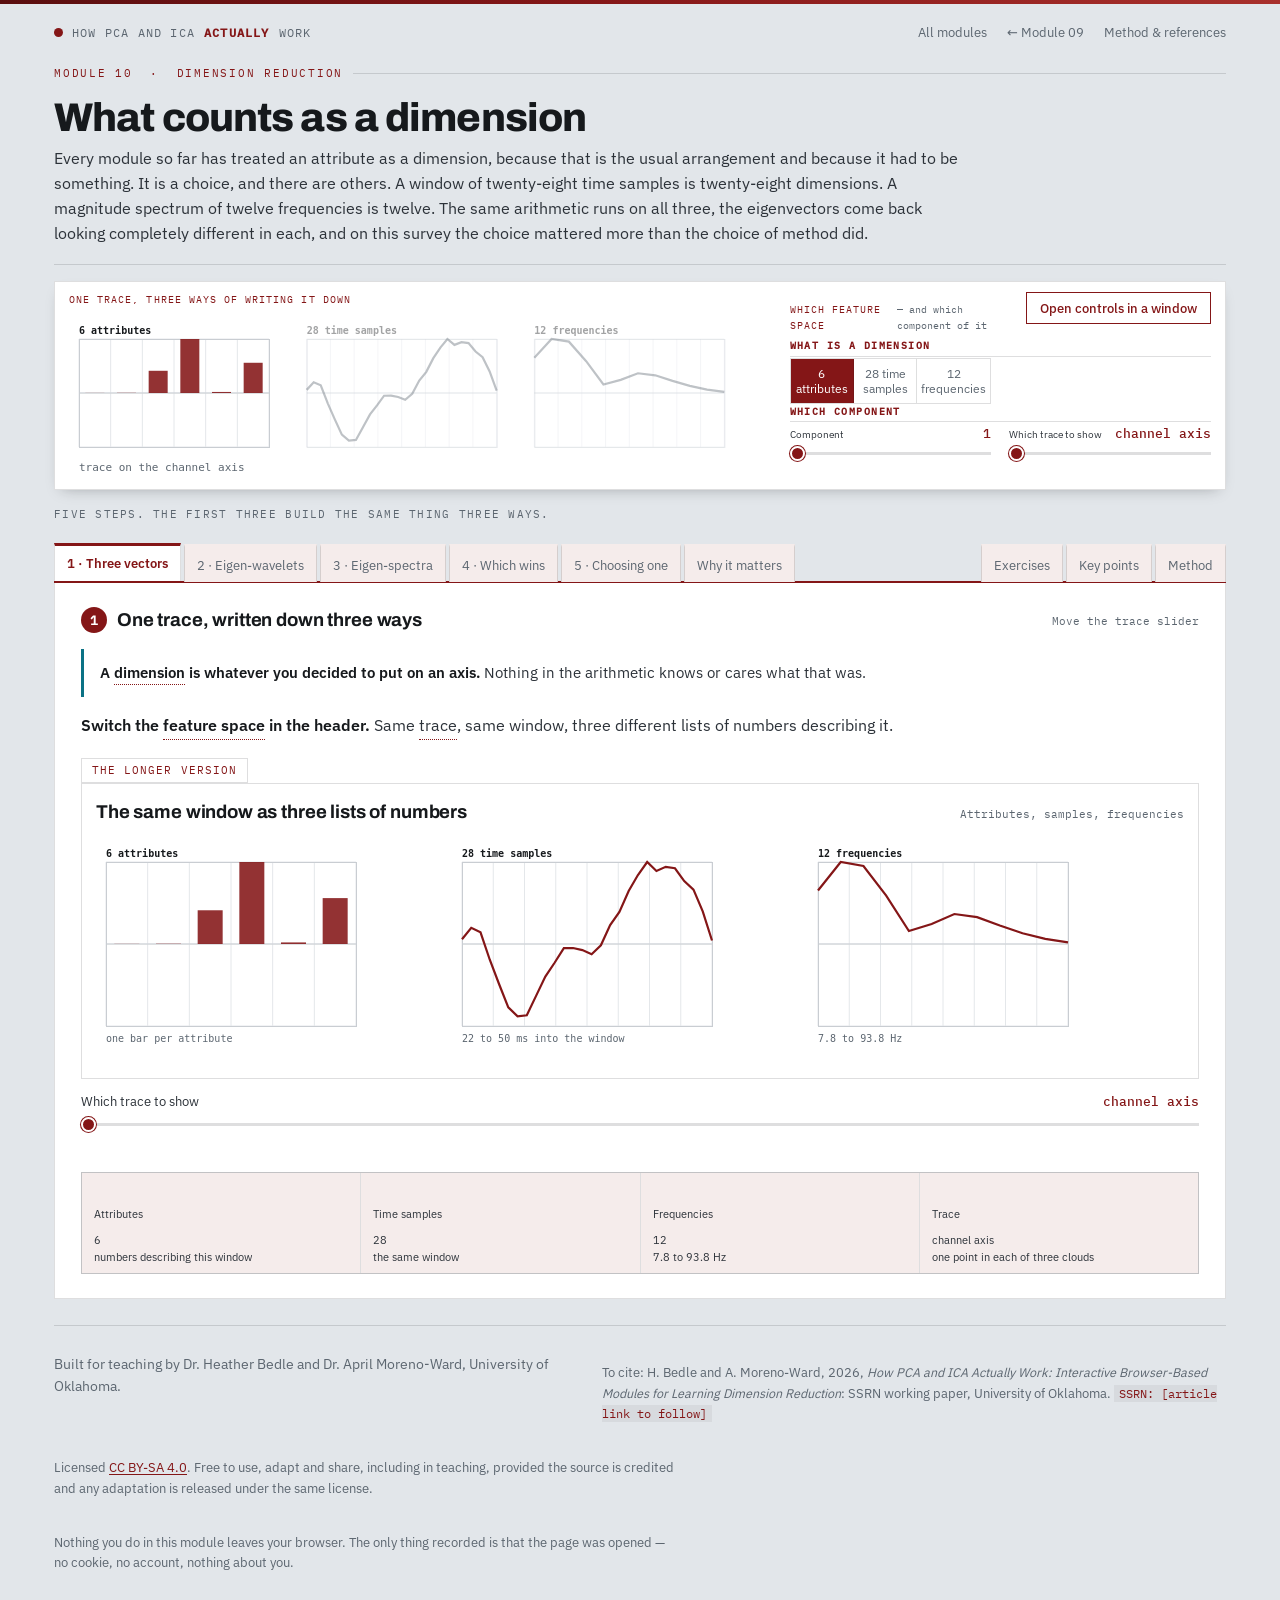
==== modules/dimensions.html @ ce7a27ce "Add files via upload" ====
<!DOCTYPE html>
<html lang="en">
<head>
<meta charset="utf-8">
<meta name="viewport" content="width=device-width, initial-scale=1">
<title>What counts as a dimension | How PCA and ICA Actually Work</title>
<meta name="description" content="An attribute is a dimension. So is a time sample, and so is a frequency. The same arithmetic on the same window, three ways, with eigenvectors that come out as wavelets and as spectra — and a result that beat changing the method.">
<link rel="stylesheet" href="../assets/fonts.css">
<link rel="stylesheet" href="../assets/style.css">
</head>
<body>

<div class="wrap">
  <header class="masthead">
    <a class="brand" href="../index.html"><span class="dot"></span>How PCA and ICA <b>actually</b> work</a>
    <nav>
      <a href="../index.html">All modules</a>
      <a href="sidebyside.html">← Module 09</a>
      <a href="#notes">Method &amp; references</a>
    </nav>
  </header>

  <div class="mod-head">
    <p class="eyebrow">Module 10 &nbsp;·&nbsp; Dimension reduction</p>
    <h1>What counts as a dimension</h1>
    <p class="sub">Every module so far has treated an attribute as a dimension, because that is the usual arrangement and because it had to be something. It is a choice, and there are others. A window of twenty-eight time samples is twenty-eight dimensions. A magnitude spectrum of twelve frequencies is twelve. The same arithmetic runs on all three, the eigenvectors come back looking completely different in each, and on this survey the choice mattered more than the choice of method did.</p>
  </div>

  <div class="labhead">
    <div class="labgrid">
      <div>
        <p class="cap">One trace, three ways of writing it down</p>
        <canvas id="cHead" aria-label="The same trace shown as six attribute values, as twenty-eight time samples, and as twelve frequency magnitudes"></canvas>
        <div class="score" id="score">
          <span class="say" id="scoreSay">try all three feature spaces</span>
          <span class="track"><span class="fill" id="scoreFill"></span><span class="target" id="scoreTgt"></span></span>
          <span class="pct" id="scorePct">&mdash;</span>
        </div>
      </div>
      <div>
        <p class="cap">Which feature space <span>&mdash; and which component of it</span></p>
        <div class="controls" id="winControls">
          <div class="ctl-col">
            <h2>What is a dimension</h2>
            <div class="seg" id="segSpace" role="group" aria-label="Which feature space">
              <button type="button" data-space="attr">6 attributes</button>
              <button type="button" data-space="wave">28 time samples</button>
              <button type="button" data-space="spec">12 frequencies</button>
            </div>
            <p class="hint-line" style="margin:6px 0 0">Same window of the same survey in all three. Only
              the question of what a dimension is has changed.</p>
          </div>
          <div class="ctl-col">
            <h2>Which component</h2>
            <div class="ctl">
              <label for="pc">Component <span class="val" id="pcV">1</span></label>
              <input type="range" data-key="pc" id="pc" min="1" max="6" step="1" value="1">
            </div>
            <div class="ctl">
              <label for="trace">Which trace to show
                <span class="val" id="traceV">channel axis</span></label>
              <input type="range" data-key="trace" id="trace" min="0" max="2" step="1" value="0">
            </div>
          </div>
        </div>
      </div>
    </div>
  </div>

  <p class="tabhint">Five steps. The first three build the same thing three ways.</p>
  <nav class="tabs" id="tabs" role="tablist" aria-label="Module steps">
    <button role="tab" data-tab="p1" aria-selected="false">1 · Three vectors</button>
    <button role="tab" data-tab="p2" aria-selected="false">2 · Eigen-wavelets</button>
    <button role="tab" data-tab="p3" aria-selected="false">3 · Eigen-spectra</button>
    <button role="tab" data-tab="p4" aria-selected="false">4 · Which wins</button>
    <button role="tab" data-tab="p5" aria-selected="false">5 · Choosing one</button>
    <button role="tab" data-tab="pw" aria-selected="false">Why it matters</button>
    <span class="gap"></span>
    <button role="tab" data-tab="pe" aria-selected="false">Exercises</button>
    <button role="tab" data-tab="pk" aria-selected="false">Key points</button>
    <button role="tab" data-tab="pm" aria-selected="false">Method</button>
  </nav>

  <!-- =============================== STEP 1 =============================== -->
  <section class="tabpane" id="p1" role="tabpanel" hidden>
    <div class="plot-head" style="margin-bottom:14px">
      <h3><span class="stepno">1</span>One trace, written down three ways</h3>
      <span class="hint">Move the trace slider</span>
    </div>

    <p class="qbox"><b>A dimension is whatever you decided to put on an axis.</b> Nothing in the
      arithmetic knows or cares what that was.</p>

    <p class="lede"><b>Switch the feature space in the header.</b> Same trace, same window, three different
      lists of numbers describing it.</p>

    <details class="reveal"><summary>The longer version</summary>
      <p class="lede">Six attributes computed over the window make a six-dimensional vector. The
        twenty-eight time samples in that same window make a twenty-eight-dimensional one. The twelve
        frequency magnitudes of the same window make a twelve-dimensional one. All three describe the
        same piece of seismic data and all three are complete enough to work with.</p>
      <p class="lede">Every trace in the survey supplies one of these vectors, so each feature space gives a
        cloud of 5184 points in a space of its own. Everything from module 01 onward applies to each of
        them identically, because nothing in a covariance matrix knows what its axes were.</p></details>

    <div class="plot">
      <div class="plot-head">
        <h3>The same window as three lists of numbers</h3>
        <span class="hint">Attributes, samples, frequencies</span>
      </div>
      <canvas id="c1" aria-label="One seismic trace window shown as attribute values, as time samples, and as frequency magnitudes"></canvas>
    </div>
    <div class="ctl-row" style="display:flex;flex-wrap:wrap;gap:18px;margin:12px 0 0">
      <div class="ctl" style="flex:1 1 260px;min-width:240px">
        <label for="trace1">Which trace to show
          <span class="val" id="trace1V">channel axis</span></label>
        <input type="range" data-key="trace" id="trace1" min="0" max="2" step="1" value="0">
      </div>
    </div>
    <div class="stats" id="s1"></div>
  </section>

  <!-- =============================== STEP 2 =============================== -->
  <section class="tabpane" id="p2" role="tabpanel" hidden>
    <div class="plot-head" style="margin-bottom:14px">
      <h3><span class="stepno">2</span>When a time sample is a dimension, the eigenvectors are wavelets</h3>
      <span class="hint">Step through the components</span>
    </div>

    <p class="lede"><b>Drag through the components.</b> These are eigenvectors, the same object as module
      04's loadings — and here each one is a waveform with 3, 3, 4 and 4 zero crossings.</p>

    <details class="reveal"><summary>The longer version</summary>
      <p class="lede">A loading is one number per dimension. When the dimensions are the twenty-eight
        time samples of a window, a loading vector has twenty-eight numbers laid out in time, which is a
        wavelet. Nothing made them wavelet-shaped except the data: the traces are wavelets, so the
        directions of greatest spread among them are wavelets too.</p>
      <p class="lede">The score for each component is then how much of that particular waveform is
        present on each trace, which is a map. This is what AASPI's waveform classification programs
        compute, and it is where their documentation calls the eigenvectors the initial training
        waveforms and the projections the principal components.</p>
      <p class="lede">The first four hold 55.0%, 21.6%, 11.5% and 7.4% of the variance, so four of
        twenty-eight dimensions reach 95.5% — a much harder compression than six attributes
        managed.</p></details>

    <div class="plot">
      <div class="plot-head">
        <h3>Eigenvectors as waveforms, and the map of each</h3>
        <span class="hint">Channel axes marked</span>
      </div>
      <canvas id="c2" aria-label="The eigenvectors of the waveform covariance drawn as wavelets beside the map of each one's scores"></canvas>
    </div>
    <div class="ctl-row" style="display:flex;flex-wrap:wrap;gap:18px;margin:12px 0 0">
      <div class="ctl" style="flex:1 1 240px;min-width:220px">
        <label for="pc2">Component <span class="val" id="pc2V">1</span></label>
        <input type="range" data-key="pc" id="pc2" min="1" max="6" step="1" value="1">
      </div>
    </div>
    <div class="stats" id="s2"></div>
  </section>

  <!-- =============================== STEP 3 =============================== -->
  <section class="tabpane" id="p3" role="tabpanel" hidden>
    <div class="plot-head" style="margin-bottom:14px">
      <h3><span class="stepno">3</span>When a frequency is a dimension, they are spectra</h3>
      <span class="hint">Component 2 is the one to look at</span>
    </div>

    <p class="lede"><b>Component 1 is all one sign</b> — a brightness measure, peaking at 39 Hz.
      <b>Component 2 changes sign</b>: low frequencies against high. That one is a frequency shift, and
      it separates the channel at 7.95.</p>

    <details class="reveal"><summary>The longer version</summary>
      <p class="lede">Two components reach 95.4% here, against four for the waveform space and four for
        the attributes. Magnitude spectra of a band-limited wavelet are smooth and strongly redundant
        between neighbouring frequencies, so there is very little independent information across twelve
        bins.</p>
      <p class="lede">A component whose loadings are all the same sign is measuring how much there is of
        everything, which is an amplitude. A component whose loadings change sign is measuring a balance
        between the parts on either side of the change, which for a spectrum is a frequency shift. The
        channel here is a tuned thin bed, so it shifts the spectrum rather than simply brightening it,
        and the sign-changing component is the one that finds it.</p>
      <p class="lede">Guo, Marfurt and Liu (2009) set this out as principal component spectral analysis.
        The AASPI implementation goes further and decomposes magnitude and phase together as a single
        complex quantity, which this module does not do.</p></details>

    <div class="plot">
      <div class="plot-head">
        <h3>Eigenvectors as spectra, and the map of each</h3>
        <span class="hint">Frequency across, loading up</span>
      </div>
      <canvas id="c3" aria-label="The eigenvectors of the spectral covariance drawn against frequency beside the map of each one's scores"></canvas>
    </div>
    <div class="ctl-row" style="display:flex;flex-wrap:wrap;gap:18px;margin:12px 0 0">
      <div class="ctl" style="flex:1 1 240px;min-width:220px">
        <label for="pc3">Component <span class="val" id="pc3V">1</span></label>
        <input type="range" data-key="pc" id="pc3" min="1" max="6" step="1" value="1">
      </div>
    </div>
    <div class="stats" id="s3"></div>
  </section>

  <!-- =============================== STEP 4 =============================== -->
  <section class="tabpane" id="p4" role="tabpanel" hidden>
    <div class="plot-head" style="margin-bottom:14px">
      <h3><span class="stepno">4</span>The feature space mattered more than the method</h3>
      <span class="hint">Fill the bar</span>
    </div>

    <p class="lede"><b>Find the feature space and component that shows the channel best.</b> Then compare what
      you find against everything the previous nine modules achieved.</p>

    <details class="reveal"><summary>The longer version</summary>
      <p class="lede">On the attribute space, the best principal component separated the channel at
        2.81 and the best independent component at 6.47 — module 08's headline, and a good argument for
        the harder method.</p>
      <p class="lede">On the spectral space, ordinary PCA reaches 7.95. Changing what counted as a
        dimension did more than changing the method did, on the same window of the same survey, and it
        cost nothing beyond a different way of writing the data down.</p>
      <p class="lede">That is not an argument that spectra are better than attributes. It is an argument
        that the choice of feature space is a decision with consequences, and it is normally made without being noticed
        at all.</p></details>

    <div class="plot">
      <div class="plot-head">
        <h3>Every component of every feature space, against the channel</h3>
        <span class="hint">Previous results marked as lines</span>
      </div>
      <canvas id="c4" aria-label="Channel separation achieved by each component of each of the three feature spaces, with the results from earlier modules marked"></canvas>
    </div>
    <div class="ctl-row" style="display:flex;flex-wrap:wrap;gap:18px;margin:12px 0 0">
      <div class="ctl" style="flex:1 1 260px;min-width:240px">
        <h2 style="margin:0 0 6px">What is a dimension</h2>
        <div class="seg" id="segSpace4" role="group" aria-label="Which feature space">
          <button type="button" data-space="attr">Attributes</button>
          <button type="button" data-space="wave">Samples</button>
          <button type="button" data-space="spec">Frequencies</button>
        </div>
      </div>
      <div class="ctl" style="flex:1 1 240px;min-width:220px">
        <label for="pc4">Component <span class="val" id="pc4V">1</span></label>
        <input type="range" data-key="pc" id="pc4" min="1" max="6" step="1" value="1">
      </div>
    </div>
    <div class="stats" id="s4"></div>
  </section>

  <!-- =============================== STEP 5 =============================== -->
  <section class="tabpane" id="p5" role="tabpanel" hidden>
    <div class="plot-head" style="margin-bottom:14px">
      <h3><span class="stepno">5</span>Choosing a feature space on purpose</h3>
      <span class="hint">Three questions, three answers</span>
    </div>

    <p class="lede">The feature space is chosen by what you are looking for, and the programs that implement
      each one are separate programs with separate documentation.</p>

    <div class="plot">
      <div class="plot-head">
        <h3>The three feature spaces as properties</h3>
        <span class="hint">Measured here, except where noted</span>
      </div>
      <canvas id="c5" aria-label="A comparison of the three feature spaces: what a dimension is, what an eigenvector looks like, and what each is good for"></canvas>
    </div>
    <div class="ctl-row" style="display:flex;flex-wrap:wrap;gap:18px;margin:12px 0 0">
      <div class="ctl" style="flex:1 1 280px;min-width:260px">
        <h2 style="margin:0 0 6px">Show</h2>
        <div class="seg" id="segCmp" role="group" aria-label="Which comparison">
          <button type="button" data-cmp="what">What a dimension is</button>
          <button type="button" data-cmp="eig">What comes back</button>
          <button type="button" data-cmp="use">What each suits</button>
        </div>
      </div>
    </div>
    <div class="stats" id="s5"></div>
    <div class="legend prose">
      <span>None of the three is a different method. Every number on this page came out of the same
        eigensolver reading the same kind of covariance matrix, and the only thing that changed between
        them was what got written on the axes.</span>
    </div>
  </section>

  <!-- ============================ WHY IT MATTERS =========================== -->
  <section class="tabpane" id="pw" role="tabpanel" hidden>
    <div class="plot-head" style="margin-bottom:14px">
      <h3>Why it matters</h3>
      <span class="hint">Where this shows up in real work</span>
    </div>
    <p class="lede">The feature space is chosen before anything else and is usually inherited from whichever
      program was opened. It is worth choosing on purpose.</p>
    <ul class="lede" style="padding-left:20px">
      <li><b>Reading a paper or a manual.</b> "PCA on seismic data" describes at least three different
        analyses. A figure of eigenvectors that look like wavelets is the waveform space; a bar chart
        against attribute names is the attribute space. They are not comparable.</li>
      <li><b>Waveform classification.</b> Projecting traces onto a few eigen-wavelets and classifying the
        result is a standard facies workflow, and the eigen-wavelets are the vocabulary it uses.</li>
      <li><b>Before reaching for a harder method.</b> Here, rewriting the data as spectra outperformed
        switching from PCA to ICA. That is a cheap thing to try first.</li>
      <li><b>Knowing what the components mean.</b> All-one-sign loadings measure how much there is of
        everything. Sign-changing loadings measure a balance. That reading works in every feature space, and it
        is usually the fastest way to name a component.</li>
    </ul>
    <p class="lede"><b>Two points that are commonly confused.</b> The first is that more dimensions means
      more information. The spectral feature space has twelve dimensions carrying less independent content than
      six attributes did — two components reach 95% — because neighbouring frequencies of a band-limited
      wavelet are nearly the same measurement. The second is that these are alternative methods. They are
      one method applied to three different descriptions of identical data.</p>
    <div class="legend prose">
      <span>The result on this page is one target on one synthetic survey. What transfers is not that
        spectra win, but that the choice of feature space is a lever most people never touch.</span>
    </div>
  </section>

  <!-- ============================== EXERCISES ============================= -->
  <section class="tabpane" id="pe" role="tabpanel" hidden>
    <div class="tryit" style="max-width:none">
      <h3>Exercises</h3>
      <ol>
        <li><b>Count the dimensions three ways.</b>
          <em class="point">Why: "dimension" is the word that causes the most trouble, and this fixes
            it.</em>
          In step 1, switch between the three feature spaces and note how many numbers describe one trace in
          each.
          <details class="reveal"><summary>Hint</summary><span class="ans">Six, twenty-eight and twelve,
            for the same window of the same trace. The survey has 5184 traces, so each feature space gives a
            cloud of 5184 points in a space of that many dimensions. Nothing in the arithmetic notices
            the difference: a covariance matrix is a covariance matrix whether its axes are attributes,
            milliseconds or hertz.</span></details></li>

        <li><b>Look at an eigenvector that is a wavelet.</b>
          <em class="point">Why: seeing a loading vector as a signal rather than a bar chart is what
            makes the waveform literature readable.</em>
          In step 2, step through the first four components and count the zero crossings of each.
          <details class="reveal"><summary>Hint</summary><span class="ans">Three, three, four and four.
            They look like wavelets because the data are wavelets — the direction of greatest spread
            among a set of wavelets is itself a wavelet. The four components hold 55.0%, 21.6%, 11.5%
            and 7.4%, reaching 95.5% between them, so four of twenty-eight dimensions carry almost
            everything. The score of each is a map of how much of that particular waveform sits on each
            trace, which is exactly what a waveform classification is built
            from.</span></details></li>

        <li><b>Name a component from its loadings alone.</b>
          <em class="point">Why: this reading works in every feature space and is the quickest way to know what
            a component contains.</em>
          In step 3, compare the sign pattern of spectral component 1 against component 2, then look at
          their maps.
          <details class="reveal"><summary>Hint</summary><span class="ans">Component 1 is positive at
            every frequency, peaking at 39 Hz, so it measures how much spectrum there is altogether —
            a brightness. Component 2 runs 0.46, 0.54, 0.33 at the low end and &minus;0.36, &minus;0.41,
            &minus;0.27 in the middle, so it measures low frequencies against high, which is a frequency
            shift. The channel is a tuned thin bed and shifts the spectrum rather than simply
            brightening it, so component 2 is the one that finds it: 7.95 against 2.08. All-one-sign
            means an amount, sign-changing means a balance, and that holds for attribute loadings and
            eigen-wavelets equally.</span></details></li>

        <li><b>Beat module 08 without changing the method.</b>
          <em class="point">Why: the feature space is a cheaper lever than the algorithm and almost nobody
            reaches for it.</em>
          In step 4, find the best component of each feature space and set the three against the results marked
          on the panel.
          <em class="predict">Before starting: module 08 needed ICA to get from 2.81 to 6.47. Commit to
            whether ordinary PCA in a different feature space can do better.</em>
          <details class="reveal"><summary>Hint</summary><span class="ans">Attributes: 2.81. Time
            samples: 3.09. Frequencies: 7.95. Plain PCA on the spectral space beats the independent
            component analysis of module 08, which reached 6.47, and beats every attribute result in the
            set. Nothing about the method changed — same eigensolver, same covariance matrix, same
            survey, same window. Only the axes were relabelled. Two readings of that are available and the page does not choose between them.
            It may be that spectra suit this target, because a tuned thin bed shifts the spectrum and the
            attribute set contains only one frequency measure. Or it may be that twelve frequency bins
            describe the window more completely than six hand-chosen attributes do. The experiment run
            here cannot separate those. What it does establish is that changing the feature space is
            worth trying before reaching for a harder algorithm.</span></details></li>

        <li><b>Find where the extra dimensions went.</b>
          <em class="point">Why: a bigger space is not automatically a richer one, and this is the
            clearest case in the set.</em>
          Read how many components each feature space needs to reach 90% of its variance.
          <details class="reveal"><summary>Hint</summary><span class="ans">Attributes need four of six.
            Time samples need four of twenty-eight. Frequencies need two of twelve. The spectral feature space
            has twice as many dimensions as the attribute space and less independent content in them,
            because the magnitude spectrum of a band-limited wavelet is smooth and neighbouring bins are
            nearly the same number. Counting dimensions tells you about the description; counting
            components tells you about the data.</span></details></li>
      </ol>
    </div>
  </section>

  <!-- ============================= KEY POINTS ============================= -->
  <section class="tabpane" id="pk" role="tabpanel" hidden>
    <div class="takeaway">
      <h3>If you remember nothing else</h3>
      <ul>
        <li><b>A dimension is whatever you put on an axis.</b> An attribute, a millisecond, a hertz. The
          arithmetic does not know the difference.</li>
        <li><b>Eigenvectors look like whatever the axes were.</b> Twenty-eight time samples give
          eigenvectors that are wavelets, with 3, 3, 4 and 4 zero crossings here.</li>
        <li><b>All-one-sign loadings measure an amount; sign-changing loadings measure a balance.</b>
          That reading names a component in any feature space.</li>
        <li><b>The feature space can matter more than the method.</b> Plain PCA on spectra reached 7.95 against
          6.47 for ICA on attributes, on the same window.</li>
        <li><b>More dimensions is not more information.</b> Twelve frequencies needed two components for
          90%; six attributes needed four.</li>
        <li><b>These are not three methods.</b> One method, three descriptions of identical data.</li>
      </ul>
    </div>
  </section>

  <!-- =============================== METHOD =============================== -->
  <section class="tabpane" id="pm" role="tabpanel" hidden>
    <div class="plot-head" style="margin-bottom:14px">
      <h3 id="notes">Method</h3>
      <span class="hint">What is computed, and what is left out</span>
    </div>
    <p class="lede"><b>All three feature spaces use the same window</b>, samples 22 to 50 of the same 72 by 72
      trace synthetic survey the whole set uses, and the same 5184 traces.</p>
    <p class="lede"><b>The attribute feature space</b> is the six of modules 04 to 08, Z-scored, which is the
      correlation route of module 03. <b>The waveform feature space</b> takes the twenty-eight samples directly
      with means removed and no standardization, because every sample is already in the same amplitude
      units and standardizing them individually would distort the wavelet shape. <b>The spectral feature space</b>
      takes the magnitude spectrum of the Hann-tapered window on a 64-point transform, keeping the first
      twelve bins, which at 2 ms sampling is 7.8 to 93.8 Hz, again with means removed only.</p>
    <p class="lede"><b>The separation statistic</b> is identical to modules 05 to 09 and is described in
      module 06's Method tab, so every number here can be set directly beside the ones there. The
      comparison figures quoted from earlier modules are 2.81 for the best attribute principal component,
      6.47 for the best independent component and 8.97 for the best direction module 06 found, all on the attribute
      feature space.</p>
    <p class="lede"><b>What this leaves out of the published methods.</b> AASPI's complex principal
      component spectral analysis decomposes magnitude and phase together as one complex quantity with a
      self-adjoint covariance matrix, following Guo et al. (2009); this module uses magnitudes only, which
      is simpler and discards the phase. Its waveform programs run on windows tracked along an
      interpreted horizon rather than on a flat window, and classify the resulting scores rather than
      stopping at them. Neither difference changes what an eigenvector is or what it looks like, which is
      what this module is about.</p>
    <p class="lede"><b>An error in the source documentation, for the record.</b> The AASPI documents for
      <span class="k">pca_waveform_classification</span> and <span class="k">real_pca_waveform</span>
      state that the principal components are not orthogonal. Module 04 measures the score vectors of
      this set at mutual dot products of about 10⁻¹⁵, which is orthogonal to machine precision; with the
      means removed, uncorrelated and orthogonal are the same statement. The two documents also have
      their menu paths swapped, and <span class="k">complex_pca_spectra</span> writes the eigenvalue
      decomposition of the covariance matrix where it means the eigenvector matrix.</p>
    <p class="lede"><b>Simplifications, stated plainly.</b> One window on one synthetic survey. The
      window is flat, where real waveform work follows a horizon and a flat window across dipping strata
      mixes different geology into the same dimension. No decimation. The spectral feature space keeps twelve
      bins because that covers the useful band of a 30 Hz wavelet; a different choice of transform length
      or band would give different numbers.</p>
    <details class="reveal">
      <summary>References</summary>
      <ul class="lede" style="padding-left:20px">
        <li>Guo, H., K. J. Marfurt, and J. Liu, 2009, Principal component spectral analysis:
          <em>Geophysics</em>, <b>74</b>, P35&ndash;P43.</li>
        <li>Coléou, T., M. Poupon, and K. Azbel, 2003, Unsupervised seismic facies classification: a
          review and comparison of techniques and implementation: <em>The Leading Edge</em>, <b>22</b>,
          942&ndash;953 — waveform classification.</li>
        <li>Partyka, G., J. Gridley, and J. Lopez, 1999, Interpretational applications of spectral
          decomposition in reservoir characterization: <em>The Leading Edge</em>, <b>18</b>,
          353&ndash;360.</li>
        <li>Chopra, S., and K. J. Marfurt, 2007, <em>Seismic Attributes for Prospect Identification and
          Reservoir Characterization</em>: SEG Geophysical Development Series 11.</li>
        <li>Jolliffe, I. T., 2002, <em>Principal Component Analysis</em>, 2nd ed.: Springer.</li>
      </ul>
    </details>
  </section>

  <section class="nextup" id="nextup" hidden>
    <p class="eyebrow">Next up</p>
    <h3>11 · Components are not geology</h3>
    <p>The last module in the set, and the one that says what none of this can do. An artifact arriving as
      a component, a real feature nothing finds, and where to go when a straight line through the data is
      not enough.</p>
    <a class="btn ghost" href="notgeology.html">Module 11 →</a>
  </section>

  <div class="pager" id="pager" hidden>
    <a class="btn ghost" href="sidebyside.html">← Module 09: the two, side by side</a>
    <a class="btn ghost" href="../index.html">All modules</a>
    <a class="btn ghost" href="notgeology.html">Module 11: components are not geology →</a>
  </div>

  <footer>
    <div class="foot-grid">
      <p>Built for teaching by Dr. Heather Bedle and Dr. April Moreno-Ward, University of Oklahoma.</p>
      <p class="lic">To cite: H. Bedle and A. Moreno-Ward, 2026, <i>How PCA and ICA Actually Work:
        Interactive Browser-Based Modules for Learning Dimension Reduction</i>: SSRN working paper,
        University of Oklahoma. <span class="k">SSRN: [article link to follow]</span></p>
      <p class="lic">Licensed <a href="https://creativecommons.org/licenses/by-sa/4.0/">CC BY-SA 4.0</a>.
        Free to use, adapt and share, including in teaching, provided the source is credited and any
        adaptation is released under the same license.</p>
      <p class="lic">Nothing you do in this module leaves your browser. The only thing recorded is that
        the page was opened &mdash; no cookie, no account, nothing about you.</p>
    </div>
  </footer>
</div>

<script src="../assets/count.js"></script>
<script src="../assets/popout.js"></script>
<script src="../assets/panelout.js"></script>
<script src="../assets/glossary.js"></script>
<script src="../assets/score.js"></script>
<script src="../assets/multivar.js"></script>
<script src="../assets/attrfield.js"></script>
<script>
(function () {
  'use strict';

  if (typeof MV === 'undefined' || typeof AF === 'undefined') {
    var el = document.createElement('div');
    el.setAttribute('style', 'background:#841617;color:#fff;padding:14px 18px;margin:16px 0;' +
      'font:13px/1.6 ui-monospace,Menlo,monospace');
    el.textContent = 'This module could not load assets/multivar.js and assets/attrfield.js.';
    var w0 = document.querySelector('.wrap');
    (w0 || document.body).insertBefore(el, w0 ? w0.firstChild : null);
    return;
  }

  var $ = function (id) { return document.getElementById(id); };
  var CRIM = '#841617', TEAL = '#0B7285', SLATE = '#5C6670', INK = '#16191C';
  var NX = 72, NY = 72, N = NX * NY, T0 = 22, T1 = 50, J = T1 - T0;
  var NF = 64, NB = 12;
  var CORE = ['rms', 'envelope', 'peakfreq', 'bandwidth', 'coherence', 'glcmcon'];
  var SHORT = { rms: 'RMS', envelope: 'env', peakfreq: 'f peak', bandwidth: 'bandw',
                coherence: 'coher', glcmcon: 'GLCM' };

  /* Results carried in from earlier modules, for the comparison in step 4. */
  var PRIOR = { pca: 2.812, ica: 6.473, attr: 5.972, ceiling: 8.973 };

  var DEF = { space: 'attr', pc: 1, trace: 0, cmp: 'what', tab: 'p1' };
  var S = MV.readState(DEF);
  if (['attr', 'wave', 'spec'].indexOf(S.space) < 0) S.space = 'attr';
  S.pc = Math.max(1, Math.min(6, Math.round(S.pc)));
  S.trace = Math.max(0, Math.min(2, Math.round(S.trace)));
  if (['what', 'eig', 'use'].indexOf(S.cmp) < 0) S.cmp = 'what';

  var CAN_LINK = location.protocol !== 'file:';
  function saveState() {
    if (!CAN_LINK) return;
    try { MV.writeState(S, DEF); } catch (e) { /* nothing shareable */ }
  }

  /* =====================================================================
     THE THREE FRAMINGS

     Same window, same traces. Only what goes on an axis changes.
     ===================================================================== */

  var SURVEY = null;
  function survey() {
    if (SURVEY) return SURVEY;
    var slab = AF.build({ nx: NX, ny: NY, freq: 30, noise: 0.12, footprint: 0.10, seed: 2026 });
    var attr = AF.attributes(slab, CORE);

    // waveform: one dimension per time sample in the window
    var W = [], j, ix, iy;
    for (j = 0; j < J; j++) {
      var col = new Float64Array(N);
      for (ix = 0; ix < NX; ix++) for (iy = 0; iy < NY; iy++) {
        col[ix * NY + iy] = slab.data[(ix * NY + iy) * slab.nt + T0 + j];
      }
      W.push(col);
    }

    // spectral: one dimension per frequency bin of the same window
    var F = [], f;
    for (f = 0; f < NB; f++) F.push(new Float64Array(N));
    for (ix = 0; ix < NX; ix++) for (iy = 0; iy < NY; iy++) {
      var re = new Float64Array(NF), im = new Float64Array(NF);
      for (j = 0; j < J; j++) {
        var w = 0.5 - 0.5 * Math.cos(2 * Math.PI * j / (J - 1));
        re[j] = slab.data[(ix * NY + iy) * slab.nt + T0 + j] * w;
      }
      AF.fft(re, im, false);
      for (f = 0; f < NB; f++) F[f][ix * NY + iy] = Math.hypot(re[f + 1], im[f + 1]);
    }

    SURVEY = {
      slab: slab, attr: attr, df: 1 / (NF * slab.dt),
      spaces: {
        attr: { X: CORE.map(function (n) { return attr[n]; }), dims: CORE.length,
                label: 'attributes', std: true,
                axis: CORE.map(function (n) { return SHORT[n]; }) },
        wave: { X: W, dims: J, label: 'time samples', std: false,
                axis: null },
        spec: { X: F, dims: NB, label: 'frequencies', std: false, axis: null }
      }
    };
    Object.keys(SURVEY.spaces).forEach(function (k) {
      var sp = SURVEY.spaces[k];
      sp.P = MV.pca(sp.X, sp.std ? { standardize: true } : {});
    });
    return SURVEY;
  }

  function space(which) { return survey().spaces[which || S.space]; }

  /* The separation statistic, identical to modules 05 to 09. */
  var MASK = null;
  function masks() {
    if (MASK) return MASK;
    var axis = [], marg = [], ix, iy;
    for (ix = 0; ix < NX; ix++) for (iy = 0; iy < NY; iy++) {
      var yc = AF.centerline(ix, NX, AF.YOUNG) * (NY - 1);
      var d = Math.abs(iy - yc) / (AF.YOUNG.halfWidth * (NY - 1));
      var k = ix * NY + iy;
      if (d < 0.45) axis.push(k); else if (d > 1.1 && d < 2.0) marg.push(k);
    }
    MASK = { axis: axis, marg: marg };
    return MASK;
  }
  function sep(m) {
    var M = masks();
    var a = M.axis.map(function (k) { return m[k]; });
    var b = M.marg.map(function (k) { return m[k]; });
    var ma = MV.mean(a), mb = MV.mean(b);
    var sa = MV.std(a, ma), sb = MV.std(b, mb);
    return (ma - mb) / Math.sqrt((sa * sa + sb * sb) / 2 || 1);
  }

  /* Three traces worth looking at: on the channel, on its margin, in the
     background. Chosen from the model, once. */
  var TRACES = null;
  function traces() {
    if (TRACES) return TRACES;
    var ix = Math.round(NX * 0.5);
    var yc = AF.centerline(ix, NX, AF.YOUNG) * (NY - 1);
    var hw = AF.YOUNG.halfWidth * (NY - 1);
    TRACES = [
      { k: ix * NY + Math.round(yc), label: 'channel axis' },
      { k: ix * NY + Math.round(Math.min(NY - 1, yc + 1.5 * hw)), label: 'channel margin' },
      { k: ix * NY + Math.round(Math.min(NY - 1, yc + 4.0 * hw)), label: 'background' }
    ];
    return TRACES;
  }

  /* =====================================================================
     DRAWING
     ===================================================================== */

  function contentWidth(el) {
    var p = el.parentElement || el;
    var cs = getComputedStyle(p);
    return Math.max(260, p.clientWidth - parseFloat(cs.paddingLeft) - parseFloat(cs.paddingRight));
  }
  function fit(id, w, h) {
    var c = $(id);
    if (!c) return null;
    var dpr = window.devicePixelRatio || 1;
    c.style.width = w + 'px'; c.style.height = h + 'px';
    c.width = Math.round(w * dpr); c.height = Math.round(h * dpr);
    var ctx = c.getContext('2d');
    ctx.setTransform(dpr, 0, 0, dpr, 0, 0);
    ctx.clearRect(0, 0, w, h);
    ctx.font = '11px ui-monospace,Menlo,monospace';
    return ctx;
  }
  function grid(ctx, r, y0, y1, nx, ny, yfmt) {
    ctx.save();
    ctx.fillStyle = SLATE; ctx.strokeStyle = '#E4E7EA'; ctx.lineWidth = 1;
    var i, X, Y, v;
    for (i = 0; i <= nx; i++) {
      X = r.x + r.w * i / nx;
      ctx.beginPath(); ctx.moveTo(X, r.y); ctx.lineTo(X, r.y + r.h); ctx.stroke();
    }
    ctx.textAlign = 'right';
    for (i = 0; i <= ny; i++) {
      v = y0 + (y1 - y0) * i / ny;
      Y = r.y + r.h - r.h * i / ny;
      ctx.beginPath(); ctx.moveTo(r.x, Y); ctx.lineTo(r.x + r.w, Y); ctx.stroke();
      if (yfmt !== false) ctx.fillText(yfmt ? yfmt(v) : v.toFixed(1), r.x - 8, Y + 4);
    }
    ctx.strokeStyle = '#C9CDD2';
    ctx.strokeRect(r.x + 0.5, r.y + 0.5, r.w, r.h);
    ctx.restore();
  }
  function cmap(t) {
    t = Math.max(0, Math.min(1, t));
    var stops = [[26, 47, 63], [61, 109, 125], [166, 196, 198], [244, 240, 227],
                 [214, 156, 110], [166, 71, 52], [102, 20, 24]];
    var u = t * (stops.length - 1), i = Math.min(stops.length - 2, Math.floor(u)), f = u - i;
    var a = stops[i], b = stops[i + 1];
    return 'rgb(' + Math.round(a[0] + (b[0] - a[0]) * f) + ',' +
      Math.round(a[1] + (b[1] - a[1]) * f) + ',' + Math.round(a[2] + (b[2] - a[2]) * f) + ')';
  }
  function drawMap(ctx, r, m, title, sub) {
    var q = Math.max(Math.abs(AF.percentile(m, 0.01)), Math.abs(AF.percentile(m, 0.99))) || 1;
    var cw = r.w / NX, ch = r.h / NY, ix, iy;
    for (ix = 0; ix < NX; ix++) for (iy = 0; iy < NY; iy++) {
      ctx.fillStyle = cmap((m[ix * NY + iy] + q) / (2 * q));
      ctx.fillRect(r.x + ix * cw, r.y + (NY - 1 - iy) * ch, cw + 0.6, ch + 0.6);
    }
    ctx.save();
    ctx.strokeStyle = '#C9CDD2';
    ctx.strokeRect(r.x + 0.5, r.y + 0.5, r.w, r.h);
    ctx.lineWidth = 1.1;
    [[AF.YOUNG, 'rgba(255,255,255,0.9)', []], [AF.OLD, 'rgba(255,255,255,0.65)', [4, 3]]]
      .forEach(function (p) {
        ctx.strokeStyle = p[1]; ctx.setLineDash(p[2]);
        ctx.beginPath();
        for (var jx = 0; jx < NX; jx++) {
          var yc = AF.centerline(jx, NX, p[0]) * (NY - 1);
          var X = r.x + (jx + 0.5) * r.w / NX, Y = r.y + r.h - (yc + 0.5) * r.h / NY;
          if (jx === 0) ctx.moveTo(X, Y); else ctx.lineTo(X, Y);
        }
        ctx.stroke();
      });
    ctx.setLineDash([]);
    if (title) {
      ctx.fillStyle = INK; ctx.textAlign = 'left';
      ctx.font = '600 10px ui-monospace,Menlo,monospace';
      ctx.fillText(title, r.x, r.y - 5);
    }
    if (sub) {
      ctx.fillStyle = SLATE; ctx.textAlign = 'left';
      ctx.font = '10px ui-monospace,Menlo,monospace';
      ctx.fillText(sub, r.x, r.y + r.h + 14);
    }
    ctx.restore();
  }

  /* A vector drawn against its own axis: bars for attributes, a line for a
     waveform, a line for a spectrum. */
  function drawVector(ctx, r, v, kind, title, color) {
    var n = v.length, i;
    var mx = 0;
    for (i = 0; i < n; i++) mx = Math.max(mx, Math.abs(v[i]));
    mx = mx || 1;
    grid(ctx, r, -mx, mx, Math.min(n, 8), 2, false);
    var zero = r.y + r.h / 2;
    ctx.save();
    ctx.strokeStyle = '#C9CDD2'; ctx.lineWidth = 1;
    ctx.beginPath(); ctx.moveTo(r.x, zero); ctx.lineTo(r.x + r.w, zero); ctx.stroke();
    ctx.restore();
    if (kind === 'bars') {
      var bw = r.w / n;
      for (i = 0; i < n; i++) {
        var h = v[i] / mx * (r.h / 2);
        ctx.save();
        ctx.fillStyle = color; ctx.globalAlpha = 0.88;
        ctx.fillRect(r.x + i * bw + bw * 0.2, Math.min(zero, zero - h), bw * 0.6, Math.abs(h));
        ctx.restore();
      }
    } else {
      ctx.save();
      ctx.strokeStyle = color; ctx.lineWidth = 2.2;
      ctx.beginPath();
      for (i = 0; i < n; i++) {
        var X = r.x + (n === 1 ? 0.5 : i / (n - 1)) * r.w;
        var Y = zero - v[i] / mx * (r.h / 2);
        if (i === 0) ctx.moveTo(X, Y); else ctx.lineTo(X, Y);
      }
      ctx.stroke();
      ctx.restore();
    }
    if (title) {
      ctx.save();
      ctx.fillStyle = INK; ctx.textAlign = 'left';
      ctx.font = '600 10px ui-monospace,Menlo,monospace';
      ctx.fillText(title, r.x, r.y - 5);
      ctx.restore();
    }
  }

  function kindOf(which) { return (which || S.space) === 'attr' ? 'bars' : 'line'; }

  /* =====================================================================
     HEADER
     ===================================================================== */

  function drawHead() {
    var host = $('cHead');
    if (!host || host.offsetParent === null) return;
    var w = contentWidth(host), h = 168;
    var ctx = fit('cHead', w, h);
    if (!ctx) return;
    var sv = survey(), t = traces()[S.trace];
    var pw = Math.min(190, (w - 60) / 3);
    var gap = Math.max(12, (w - 20 - 3 * pw) / 3);
    ['attr', 'wave', 'spec'].forEach(function (key, k) {
      var sp = sv.spaces[key];
      var v = sp.X.map(function (col) { return col[t.k]; });
      var r = { x: 10 + k * (pw + gap), y: 26, w: pw, h: h - 26 - 34 };
      ctx.save();
      ctx.globalAlpha = (key === S.space) ? 1 : 0.4;
      drawVector(ctx, r, v, kindOf(key), sp.dims + ' ' + sp.label,
        key === S.space ? CRIM : SLATE);
      ctx.restore();
    });
    ctx.save();
    ctx.fillStyle = SLATE; ctx.textAlign = 'left';
    ctx.fillText('trace on the ' + t.label, 10, h - 10);
    ctx.restore();
  }

  /* =====================================================================
     STEPS
     ===================================================================== */

  function drawStep1() {
    var host = $('c1');
    if (!host || host.offsetParent === null) return;
    var w = contentWidth(host), h = 230;
    var ctx = fit('c1', w, h);
    if (!ctx) return;
    var sv = survey(), t = traces()[S.trace];
    var pw = Math.min(250, (w - 70) / 3);
    var gap = Math.max(14, (w - 20 - 3 * pw) / 3);
    ['attr', 'wave', 'spec'].forEach(function (key, k) {
      var sp = sv.spaces[key];
      var v = sp.X.map(function (col) { return col[t.k]; });
      var r = { x: 10 + k * (pw + gap), y: 26, w: pw, h: h - 26 - 40 };
      drawVector(ctx, r, v, kindOf(key), sp.dims + ' ' + sp.label, CRIM);
      ctx.save();
      ctx.fillStyle = SLATE; ctx.textAlign = 'left';
      ctx.font = '10px ui-monospace,Menlo,monospace';
      ctx.fillText(key === 'wave' ? '22 to 50 ms into the window'
        : key === 'spec' ? '7.8 to 93.8 Hz' : 'one bar per attribute',
        r.x, r.y + r.h + 16);
      ctx.restore();
    });
  }

  function drawComponentPanel(id, which) {
    var host = $(id);
    if (!host || host.offsetParent === null) return;
    var w = contentWidth(host);
    var sp = space(which);
    var c = Math.min(S.pc, sp.dims) - 1;
    var size = Math.min(230, (w - 80) / 2);
    var ctx = fit(id, w, size + 46);
    if (!ctx) return;
    var v = Array.prototype.slice.call(sp.P.vectors[c]);
    var rV = { x: 46, y: 26, w: Math.max(150, w - size - 90), h: size };
    drawVector(ctx, rV, v, kindOf(which),
      'component ' + (c + 1) + ' \u2014 ' + (sp.P.explained[c] * 100).toFixed(2) + '% of the variance',
      CRIM);
    var rM = { x: w - size - 10, y: 26, w: size, h: size };
    drawMap(ctx, rM, sp.P.scores[c], 'its score, as a map',
      'channel separation ' + Math.abs(sep(sp.P.scores[c])).toFixed(2));
    ctx.save();
    ctx.fillStyle = SLATE; ctx.textAlign = 'left';
    ctx.font = '10px ui-monospace,Menlo,monospace';
    ctx.fillText(which === 'wave' ? 'one loading per time sample'
      : which === 'spec' ? 'one loading per frequency, 7.8 to 93.8 Hz'
      : 'one loading per attribute', rV.x, rV.y + rV.h + 16);
    ctx.restore();
  }

  function drawStep2() { drawComponentPanel('c2', 'wave'); }
  function drawStep3() { drawComponentPanel('c3', 'spec'); }

  function drawStep4() {
    var host = $('c4');
    if (!host || host.offsetParent === null) return;
    var w = contentWidth(host), h = 290;
    var ctx = fit('c4', w, h);
    if (!ctx) return;
    var sv = survey();
    var r = { x: 56, y: 14, w: w - 56 - 24, h: h - 14 - 58 };
    grid(ctx, r, 0, 9, 6, 3);
    var order = ['attr', 'wave', 'spec'], groupW = r.w / 3;
    order.forEach(function (key, gi) {
      var sp = sv.spaces[key];
      var nshow = Math.min(6, sp.dims);
      var bw = groupW / (nshow + 1);
      for (var i = 0; i < nshow; i++) {
        var v = Math.abs(sep(sp.P.scores[i]));
        var x = r.x + gi * groupW + (i + 0.5) * bw + bw * 0.25;
        var y = r.y + r.h - Math.min(9, v) / 9 * r.h;
        ctx.save();
        ctx.globalAlpha = (key === S.space && i === S.pc - 1) ? 1 : 0.55;
        ctx.fillStyle = key === S.space ? CRIM : SLATE;
        ctx.fillRect(x, y, bw * 0.6, r.y + r.h - y);
        ctx.restore();
      }
      ctx.save();
      ctx.fillStyle = INK; ctx.textAlign = 'center';
      ctx.font = '600 10px ui-monospace,Menlo,monospace';
      ctx.fillText(sp.dims + ' ' + sp.label, r.x + gi * groupW + groupW / 2, r.y + r.h + 20);
      ctx.restore();
    });
    [[PRIOR.ica, TEAL, 'ICA on attributes, module 08'],
     [PRIOR.ceiling, INK, 'best found, module 06']].forEach(function (q) {
      var Y = r.y + r.h - Math.min(9, q[0]) / 9 * r.h;
      ctx.save();
      ctx.strokeStyle = q[1]; ctx.lineWidth = 1.4; ctx.setLineDash([6, 4]);
      ctx.beginPath(); ctx.moveTo(r.x, Y); ctx.lineTo(r.x + r.w, Y); ctx.stroke();
      ctx.setLineDash([]);
      ctx.fillStyle = q[1]; ctx.textAlign = 'right';
      ctx.font = '10px ui-monospace,Menlo,monospace';
      ctx.fillText(q[2], r.x + r.w - 6, Y - 5);
      ctx.restore();
    });
    ctx.save();
    ctx.fillStyle = SLATE; ctx.textAlign = 'left';
    ctx.fillText('channel separation of each component, first six of each feature space',
      r.x + 6, r.y + 14);
    ctx.restore();
  }

  var TABLES = {
    what: ['What a dimension is', [
      ['attributes', 'one measured property of the window; six here'],
      ['time samples', 'one amplitude at one time; twenty-eight here'],
      ['frequencies', 'one magnitude at one frequency; twelve here'],
      ['all three', 'the same 5184 traces and the same window'],
      ['all three', 'the same covariance matrix and the same solver']
    ]],
    eig: ['What an eigenvector looks like', [
      ['attributes', 'a list of weights, one per attribute'],
      ['time samples', 'a wavelet; 3, 3, 4 and 4 zero crossings here'],
      ['frequencies', 'a spectrum; all one sign is brightness, sign change is a shift'],
      ['attributes', '4 of 6 components reach 90%'],
      ['time samples', '4 of 28 reach 90%'],
      ['frequencies', '2 of 12 reach 90%']
    ]],
    use: ['What each suits', [
      ['attributes', 'combining unlike measurements; needs module 03\u2019s choice made'],
      ['time samples', 'waveform classification and facies mapping'],
      ['time samples', 'compressing or denoising traces by reconstruction'],
      ['frequencies', 'anything tuning-related, where the spectrum shifts'],
      ['frequencies', 'reducing a spectral decomposition to a few volumes for blending']
    ]]
  };

  function drawStep5() {
    var host = $('c5');
    if (!host || host.offsetParent === null) return;
    var w = contentWidth(host);
    var T = TABLES[S.cmp], rows = T[1], rowH = 32;
    var ctx = fit('c5', w, rows.length * rowH + 44);
    if (!ctx) return;
    ctx.save();
    ctx.fillStyle = INK; ctx.textAlign = 'left';
    ctx.font = '600 12px ui-monospace,Menlo,monospace';
    ctx.fillText(T[0], 8, 18);
    ctx.restore();
    var COL = { attributes: CRIM, 'time samples': TEAL, frequencies: SLATE, 'all three': INK };
    rows.forEach(function (row, i) {
      var y = 32 + i * rowH;
      ctx.save();
      if (i % 2 === 0) { ctx.fillStyle = '#F4F6F7'; ctx.fillRect(8, y, w - 16, rowH - 2); }
      ctx.fillStyle = COL[row[0]] || INK;
      ctx.font = '600 10px ui-monospace,Menlo,monospace';
      ctx.textAlign = 'left';
      ctx.fillText(row[0], 18, y + 20);
      ctx.fillStyle = INK;
      ctx.font = '12px system-ui, -apple-system, sans-serif';
      ctx.fillText(row[1], 128, y + 20);
      ctx.restore();
    });
  }

  /* =====================================================================
     SCORE AND READOUTS
     ===================================================================== */

  function allSeps() {
    var sv = survey(), out = [];
    ['attr', 'wave', 'spec'].forEach(function (key) {
      var sp = sv.spaces[key];
      for (var i = 0; i < Math.min(6, sp.dims); i++) {
        out.push({ space: key, pc: i + 1, sep: Math.abs(sep(sp.P.scores[i])) });
      }
    });
    return out;
  }
  function scoreNow() {
    var all = allSeps(), best = 0, worst = Infinity, i;
    for (i = 0; i < all.length; i++) {
      if (all[i].sep > best) best = all[i].sep;
      if (all[i].sep < worst) worst = all[i].sep;
    }
    var sp = space();
    var now = Math.abs(sep(sp.P.scores[Math.min(S.pc, sp.dims) - 1]));
    return { now: now, best: best, worst: worst, pct: 100 * now / best };
  }
  function drawScore() {
    var s = scoreNow();
    SCORE.set({ now: s.now, best: s.best, worst: s.worst, key: 'space',
      verb: 'try each feature space, and each component of it',
      won: 'best component in any of the three feature spaces',
      next: 'plain PCA, and it beat the ICA result' });
  }

  function stat(label, value, note) {
    return '<div class="stat"><span class="lab">' + label + '</span>' +
      '<span class="num">' + value + '</span>' +
      (note ? '<span class="sub">' + note + '</span>' : '') + '</div>';
  }

  function cumFor(sp, frac) { return MV.componentsFor(sp.P, frac); }

  function drawStats() {
    var sv = survey(), sp = space();
    var c = Math.min(S.pc, sp.dims) - 1;
    if ($('s1')) {
      var t = traces()[S.trace];
      $('s1').innerHTML =
        stat('Attributes', '6', 'numbers describing this window') +
        stat('Time samples', String(J), 'the same window') +
        stat('Frequencies', String(NB), '7.8 to 93.8 Hz') +
        stat('Trace', t.label, 'one point in each of three clouds');
    }
    if ($('s2')) {
      var wv = sv.spaces.wave, cw = Math.min(S.pc, wv.dims) - 1;
      var v = wv.P.vectors[cw], zc = 0, i;
      for (i = 1; i < v.length; i++) if (v[i] * v[i - 1] < 0) zc++;
      $('s2').innerHTML =
        stat('Component ' + (cw + 1), (wv.P.explained[cw] * 100).toFixed(2) + '%', 'of the variance') +
        stat('Zero crossings', String(zc), 'it is a wavelet') +
        stat('Channel separation', Math.abs(sep(wv.P.scores[cw])).toFixed(2), 'of its score map') +
        stat('Components for 90%', cumFor(wv, 0.9) + ' of ' + wv.dims, 'a hard compression');
    }
    if ($('s3')) {
      var fs = sv.spaces.spec, cf = Math.min(S.pc, fs.dims) - 1;
      var vf = fs.P.vectors[cf], zf = 0, b = 0, k;
      for (k = 1; k < vf.length; k++) if (vf[k] * vf[k - 1] < 0) zf++;
      for (k = 0; k < vf.length; k++) if (Math.abs(vf[k]) > Math.abs(vf[b])) b = k;
      $('s3').innerHTML =
        stat('Component ' + (cf + 1), (fs.P.explained[cf] * 100).toFixed(2) + '%', 'of the variance') +
        stat('Sign changes', String(zf), zf === 0 ? 'an amount' : 'a balance') +
        stat('Largest loading at', ((b + 1) * sv.df).toFixed(0) + ' Hz', 'where it weighs most') +
        stat('Channel separation', Math.abs(sep(fs.P.scores[cf])).toFixed(2), 'of its score map');
    }
    if ($('s4')) {
      var all = allSeps();
      var bestAll = all.reduce(function (a, b2) { return b2.sep > a.sep ? b2 : a; });
      var lab = { attr: 'attributes', wave: 'time samples', spec: 'frequencies' };
      $('s4').innerHTML =
        stat('This component', Math.abs(sep(sp.P.scores[c])).toFixed(2),
          lab[S.space] + ', component ' + (c + 1)) +
        stat('Best anywhere', bestAll.sep.toFixed(2),
          lab[bestAll.space] + ', component ' + bestAll.pc) +
        stat('ICA on attributes', PRIOR.ica.toFixed(2), 'module 08') +
        stat('Supervised ceiling', PRIOR.ceiling.toFixed(2), 'module 06, attribute feature space');
    }
    if ($('s5')) {
      $('s5').innerHTML =
        stat('Attributes', cumFor(sv.spaces.attr, 0.9) + ' of 6', 'components for 90%') +
        stat('Time samples', cumFor(sv.spaces.wave, 0.9) + ' of ' + J, 'components for 90%') +
        stat('Frequencies', cumFor(sv.spaces.spec, 0.9) + ' of ' + NB, 'components for 90%') +
        stat('Same solver', 'all three', 'nothing about the method changed');
    }
  }

  /* =====================================================================
     WIRING
     ===================================================================== */

  var PANES = ['p1', 'p2', 'p3', 'p4', 'p5', 'pw', 'pe', 'pk', 'pm'];
  var TRLAB = ['channel axis', 'channel margin', 'background'];

  function syncLabels() {
    ['pc', 'pc2', 'pc3', 'pc4'].forEach(function (id) {
      var e = $(id); if (e) e.value = S.pc;
      var v = $(id + 'V'); if (v) v.textContent = String(S.pc);
    });
    ['trace', 'trace1'].forEach(function (id) {
      var e = $(id); if (e) e.value = S.trace;
      var v = $(id + 'V'); if (v) v.textContent = TRLAB[S.trace];
    });
    document.querySelectorAll('#segSpace button, #segSpace4 button').forEach(function (b) {
      var on = b.dataset.space === S.space;
      b.classList.toggle('on', on);
      b.setAttribute('aria-pressed', on);
    });
    document.querySelectorAll('#segCmp button').forEach(function (b) {
      var on = b.dataset.cmp === S.cmp;
      b.classList.toggle('on', on);
      b.setAttribute('aria-pressed', on);
    });
  }

  function drawAll() {
    drawHead();
    drawStep1(); drawStep2(); drawStep3(); drawStep4(); drawStep5();
    drawStats();
    drawScore();
  }

  function showTab(id) {
    PANES.forEach(function (q) { var el = $(q); if (el) el.hidden = q !== id; });
    document.querySelectorAll('#tabs button').forEach(function (b) {
      b.setAttribute('aria-selected', b.dataset.tab === id);
    });
    var lab = document.querySelector('.labhead');
    if (lab) lab.hidden = !/^p[1-4]$/.test(id);
    SCORE.show(id === 'p4');
    var done = (id === 'pe' || id === 'pk' || id === 'pm');
    if ($('nextup')) $('nextup').hidden = !(id === 'pk' || id === 'pm');
    if ($('pager')) $('pager').hidden = !done;
    S.tab = id;
    drawAll();
    saveState();
    offerInvite(id);
  }

  function offerInvite(id) {
    if (id !== 'p4') return;
    var p0 = S.pc;
    SCORE.invite(function (phase) {
      S.pc = Math.max(1, Math.min(6, p0 + Math.round(2 * Math.sin(phase * Math.PI * 2))));
      syncLabels(); drawAll();
    }, { key: 'space', frames: 30 });
  }

  document.querySelectorAll('#tabs button').forEach(function (b) {
    b.addEventListener('click', function () { showTab(b.dataset.tab); });
  });
  document.querySelectorAll('#segSpace button, #segSpace4 button').forEach(function (b) {
    b.addEventListener('click', function () {
      S.space = b.dataset.space; syncLabels(); drawAll(); saveState();
    });
  });
  document.querySelectorAll('#segCmp button').forEach(function (b) {
    b.addEventListener('click', function () {
      S.cmp = b.dataset.cmp; syncLabels(); drawAll(); saveState();
    });
  });
  document.addEventListener('input', function (ev) {
    var t = ev.target;
    if (!t || t.tagName !== 'INPUT') return;
    var key = t.dataset.key || t.id;
    if (!(key in DEF)) return;
    S[key] = parseFloat(t.value);
    syncLabels(); drawAll(); saveState();
  });
  var rt;
  window.addEventListener('resize', function () {
    clearTimeout(rt); rt = setTimeout(drawAll, 140);
  });

  syncLabels();
  showTab(PANES.indexOf(S.tab) >= 0 ? S.tab : 'p1');

  window.__M10 = {
    set: function (k, v) { S[k] = v; syncLabels(); drawAll(); },
    spaces: function () {
      var sv = survey();
      return ['attr', 'wave', 'spec'].map(function (key) {
        var sp = sv.spaces[key];
        return {
          space: key, dims: sp.dims,
          explained: sp.P.explained.slice(0, 6),
          k90: MV.componentsFor(sp.P, 0.9),
          seps: sp.P.scores.slice(0, 6).map(function (s) { return sep(s); }),
          crossings: sp.P.vectors.slice(0, 6).map(function (v) {
            var z = 0;
            for (var i = 1; i < v.length; i++) if (v[i] * v[i - 1] < 0) z++;
            return z;
          })
        };
      });
    },
    loadings: function (key, c) {
      return Array.prototype.slice.call(survey().spaces[key].P.vectors[c]);
    },
    score: function () { return scoreNow(); },
    prior: function () { return PRIOR; }
  };
})();
</script>
</body>
</html>
---- assets/fonts.css ----
/* ===========================================================================
   fonts.css — the three families the site uses, served from this repository

   These were loaded from fonts.googleapis.com until now. That sent every
   visitor's IP address and browser string to Google on each page load, which
   the privacy statement on the landing page said did not happen. The files are
   here instead, so the only request any page makes to another domain is the
   page count in count.js.

   Latin subset only, and only the weights the stylesheet and the canvas code
   actually ask for: Archivo 600/700/800, IBM Plex Sans 400/500/600, IBM Plex
   Mono 400/500. Adding a weight to style.css means adding the matching file
   in assets/fonts and a block here, or the browser will synthesize it.

   Archivo is (c) 2020 The Archivo Project Authors; IBM Plex is (c) 2017 IBM
   Corp. Both are under the SIL Open Font License 1.1, which permits
   redistribution like this. The license texts are in assets/fonts.

   font-display: swap means text is readable in a fallback face while the
   woff2 loads, which matters on a slow connection in a teaching lab.
   =========================================================================== */

@font-face {
  font-family: 'Archivo';
  font-style: normal;
  font-weight: 600;
  font-display: swap;
  src: url('fonts/archivo-latin-600-normal.woff2') format('woff2');
}
@font-face {
  font-family: 'Archivo';
  font-style: normal;
  font-weight: 700;
  font-display: swap;
  src: url('fonts/archivo-latin-700-normal.woff2') format('woff2');
}
@font-face {
  font-family: 'Archivo';
  font-style: normal;
  font-weight: 800;
  font-display: swap;
  src: url('fonts/archivo-latin-800-normal.woff2') format('woff2');
}

@font-face {
  font-family: 'IBM Plex Sans';
  font-style: normal;
  font-weight: 400;
  font-display: swap;
  src: url('fonts/ibm-plex-sans-latin-400-normal.woff2') format('woff2');
}
@font-face {
  font-family: 'IBM Plex Sans';
  font-style: normal;
  font-weight: 500;
  font-display: swap;
  src: url('fonts/ibm-plex-sans-latin-500-normal.woff2') format('woff2');
}
@font-face {
  font-family: 'IBM Plex Sans';
  font-style: normal;
  font-weight: 600;
  font-display: swap;
  src: url('fonts/ibm-plex-sans-latin-600-normal.woff2') format('woff2');
}

@font-face {
  font-family: 'IBM Plex Mono';
  font-style: normal;
  font-weight: 400;
  font-display: swap;
  src: url('fonts/ibm-plex-mono-latin-400-normal.woff2') format('woff2');
}
@font-face {
  font-family: 'IBM Plex Mono';
  font-style: normal;
  font-weight: 500;
  font-display: swap;
  src: url('fonts/ibm-plex-mono-latin-500-normal.woff2') format('woff2');
}
---- assets/style.css ----
/* ===========================================================================
   What Can You REALLY See in Seismic?
   Shared stylesheet — OU crimson / cream identity
   =========================================================================== */

:root {
  --ink:        #16191C;
  --ink-soft:   #2C3239;
  --paper:      #E2E6EA;
  --panel:      #FFFFFF;
  --crimson:    #841617;
  --crimson-dp: #5A0E0F;
  --cream:      #F5ECEB;
  --cream-edge: #E6D9AE;
  --slate:      #5C6670;
  --teal:       #0B7285;   /* used by .predict and .qbox; the JS drawing code
                              hard-codes the same value */
  --rule:       rgba(22, 25, 28, 0.14);

  --display: "Archivo", "Helvetica Neue", Arial, sans-serif;
  --body:    "IBM Plex Sans", system-ui, -apple-system, sans-serif;
  --mono:    "IBM Plex Mono", ui-monospace, "SF Mono", Menlo, monospace;

  --maxw: 1220px;
}

* { box-sizing: border-box; }

/* author display rules outrank the UA sheet's [hidden] rule, so make it stick */
[hidden] { display: none !important; }

html { -webkit-text-size-adjust: 100%; }

body {
  margin: 0;
  background: var(--paper);
  color: var(--ink);
  font-family: var(--body);
  font-size: 16px;
  line-height: 1.62;
  -webkit-font-smoothing: antialiased;
}

/* Crimson hairline that runs across the very top of every page */
body::before {
  content: "";
  display: block;
  height: 4px;
  background: linear-gradient(90deg, var(--crimson-dp), var(--crimson) 45%, #A8302C);
}

a { color: var(--crimson); text-decoration-thickness: 1px; text-underline-offset: 2px; }
a:hover { color: var(--crimson-dp); }

:focus-visible {
  outline: 2.5px solid var(--crimson);
  outline-offset: 2px;
  border-radius: 2px;
}

.wrap { max-width: var(--maxw); margin: 0 auto; padding: 0 24px; }

/* --- eyebrow / labels ---------------------------------------------------- */

.eyebrow {
  font-family: var(--mono);
  font-size: 11px;
  letter-spacing: 0.16em;
  text-transform: uppercase;
  color: var(--crimson);
  margin: 0 0 14px;
  display: flex;
  align-items: center;
  gap: 10px;
}
.eyebrow::after {
  content: "";
  flex: 1;
  height: 1px;
  background: var(--rule);
}

/* --- site header --------------------------------------------------------- */

.masthead {
  display: flex;
  align-items: baseline;
  justify-content: space-between;
  gap: 16px;
  padding: 18px 0 0;
  flex-wrap: wrap;
}
.brand {
  font-family: var(--mono);
  font-size: 12px;
  letter-spacing: 0.1em;
  text-transform: uppercase;
  color: var(--slate);
  text-decoration: none;
  display: flex;
  align-items: center;
  gap: 9px;
}
.brand b { color: var(--crimson); font-weight: 600; }
.brand .dot {
  width: 9px; height: 9px; border-radius: 50%;
  background: var(--crimson);
  flex: none;
}
.masthead nav { display: flex; gap: 20px; font-size: 13px; }
.masthead nav a { color: var(--slate); text-decoration: none; }
.masthead nav a:hover { color: var(--crimson); }

/* --- hero ---------------------------------------------------------------- */

.hero { padding: 44px 0 20px; }

.hero-grid {
  display: grid;
  grid-template-columns: minmax(0, 1.02fr) minmax(0, 1fr);
  gap: 48px;
  align-items: center;
}

h1.title {
  font-family: var(--display);
  font-weight: 800;
  font-size: clamp(2.6rem, 6.4vw, 4.4rem);
  line-height: 0.94;
  letter-spacing: -0.026em;
  margin: 0 0 20px;
  text-wrap: balance;
}
h1.title em {
  font-style: normal;
  color: var(--crimson);
  position: relative;
  white-space: nowrap;
}
/* underline that reads like a picked horizon */
h1.title em::after {
  content: "";
  position: absolute;
  left: 0; right: 0; bottom: 0.07em;
  height: 5px;
  background: var(--cream);
  border-bottom: 2px solid var(--crimson);
  z-index: -1;
}

.lede {
  font-size: 1.12rem;
  color: var(--ink-soft);
  max-width: 46ch;
  margin: 0 0 26px;
}
.lede strong { color: var(--ink); font-weight: 600; }

/* --- hero live panel ----------------------------------------------------- */

.hero-panel {
  background: var(--panel);
  border: 1px solid var(--rule);
  box-shadow: 0 1px 0 rgba(22,25,28,.05), 0 14px 34px -20px rgba(22,25,28,.4);
  padding: 14px 14px 10px;
}
.hero-panel canvas { display: block; width: 100%; height: auto; }
/* The spectral landing page has no live hero canvas, so its hero panel holds a
   static SVG instead. Same box, same sizing. */
.hero-panel svg { display: block; width: 100%; height: auto; }
.hero-cap {
  display: flex; justify-content: space-between; align-items: center;
  gap: 12px;
  font-family: var(--mono);
  font-size: 11px;
  color: var(--slate);
  padding-top: 9px;
  margin-top: 9px;
  border-top: 1px solid var(--rule);
  flex-wrap: wrap;
}
.hero-cap b { color: var(--crimson); font-weight: 600; font-variant-numeric: tabular-nums; }

/* --- buttons ------------------------------------------------------------- */

.btn {
  display: inline-flex; align-items: center; gap: 8px;
  font-family: var(--body); font-size: 14px; font-weight: 500;
  padding: 11px 20px;
  border: 1px solid var(--crimson);
  background: var(--crimson);
  color: #fff;
  text-decoration: none;
  cursor: pointer;
  transition: background .15s, transform .15s;
}
.btn:hover { background: var(--crimson-dp); border-color: var(--crimson-dp); color: #fff; transform: translateY(-1px); }
.btn.ghost { background: transparent; color: var(--crimson); }
.btn.ghost:hover { background: var(--cream); color: var(--crimson-dp); }
.btn.small { padding: 7px 13px; font-size: 12.5px; }

/* --- primer strip -------------------------------------------------------- */

.primer {
  border-top: 1px solid var(--rule);
  border-bottom: 1px solid var(--rule);
  margin-top: 40px;
  padding: 30px 0;
}
.primer-grid { display: grid; grid-template-columns: repeat(3, 1fr); gap: 34px; }
.primer h3 {
  font-family: var(--mono); font-size: 11px; letter-spacing: .13em;
  text-transform: uppercase; color: var(--crimson); margin: 0 0 8px;
}
.primer p { margin: 0; font-size: 14.5px; color: var(--ink-soft); }
.primer .eq {
  font-family: var(--mono); font-size: 15px; color: var(--ink);
  background: var(--cream); border-left: 3px solid var(--crimson);
  padding: 5px 10px; display: inline-block; margin-bottom: 9px;
}

/* --- module cards -------------------------------------------------------- */

.modules { padding: 46px 0 30px; }

.card-grid {
  display: grid;
  grid-template-columns: repeat(auto-fill, minmax(300px, 1fr));
  gap: 22px;
}

.card {
  background: var(--panel);
  border: 1px solid var(--rule);
  display: flex; flex-direction: column;
  text-decoration: none; color: inherit;
  transition: transform .16s, box-shadow .16s, border-color .16s;
  position: relative;
  overflow: hidden;
}
a.card:hover {
  transform: translateY(-3px);
  border-color: rgba(132,22,23,.5);
  box-shadow: 0 16px 30px -22px rgba(22,25,28,.55);
}
.card canvas { display: block; width: 100%; height: auto; background: #fff; }
.card-body { padding: 15px 17px 18px; flex: 1; display: flex; flex-direction: column; }
.card-no {
  font-family: var(--mono); font-size: 11px; color: var(--crimson);
  letter-spacing: .1em; margin-bottom: 5px;
}
.card h3 {
  font-family: var(--display); font-weight: 700; font-size: 1.14rem;
  margin: 0 0 6px; line-height: 1.2; letter-spacing: -0.012em;
}
.card p { margin: 0; font-size: 13.6px; color: var(--slate); line-height: 1.5; }
.card .q {
  margin-top: 10px; font-size: 13px; color: var(--ink-soft);
  border-left: 2px solid var(--cream-edge); padding-left: 10px; font-style: italic;
}

/* card artwork: one flat illustration per module, drawn from that module's
   own subject rather than a generic glyph */
.thumb {
  border-bottom: 1px solid var(--rule);
  background: #F6F4EE;
  line-height: 0;
  overflow: hidden;
}
.thumb svg { display: block; width: 100%; height: auto; }
a.card:hover .thumb { background: #FBF9F4; }

.card.planned { opacity: .62; }
.card.planned .thumb {
  height: 96px; background: repeating-linear-gradient(
    -45deg, #fff, #fff 7px, #F4F4F1 7px, #F4F4F1 14px);
}
.flag {
  position: absolute; top: 10px; right: 10px;
  font-family: var(--mono); font-size: 9.5px; letter-spacing: .11em;
  text-transform: uppercase; padding: 3px 7px;
  background: var(--ink); color: #fff;
}
.flag.next { background: var(--crimson); }

/* --- landing page: section heads, hero buttons, about --------------------- */

.hero-cta { display: flex; gap: 10px; flex-wrap: wrap; }

.sec-head { margin-bottom: 22px; max-width: 76ch; }
.sec-head h2 {
  font-family: var(--display); font-weight: 800;
  font-size: clamp(1.6rem, 3.2vw, 2.1rem); letter-spacing: -0.02em;
  margin: 0 0 8px; line-height: 1.05;
}
.sec-head p { margin: 0; color: var(--ink-soft); font-size: 15.5px; }

.about {
  border-top: 1px solid var(--rule);
  padding: 30px 0 6px;
}
.about h2 {
  font-family: var(--mono); font-size: 11px; letter-spacing: .14em;
  text-transform: uppercase; color: var(--crimson); margin: 0 0 12px;
}
.about p { margin: 0 0 10px; color: var(--ink-soft); font-size: 15px; max-width: 78ch; }

/* --- next module ---------------------------------------------------------- */

.nextup {
  background: var(--panel);
  border: 1px solid var(--rule);
  border-left: 4px solid var(--crimson);
  padding: 16px 20px 18px;
  margin: 26px 0 2px;
}
.nextup .eyebrow { margin-bottom: 9px; }
.nextup h3 {
  font-family: var(--display); font-weight: 700; font-size: 1.24rem;
  margin: 0 0 7px; letter-spacing: -0.012em; line-height: 1.2;
}
.nextup h3 a { color: var(--ink); text-decoration: none; }
.nextup h3 a:hover { color: var(--crimson); }
.nextup p { margin: 0 0 13px; font-size: 14.5px; color: var(--ink-soft); max-width: 82ch; }
.nextup .btn { margin-right: 8px; }

/* --- disclaimer ---------------------------------------------------------- */

.disclaimer {
  background: var(--panel);
  border: 1px solid var(--rule);
  border-left: 4px solid var(--slate);
  padding: 15px 20px 16px;
  margin: 10px 0 6px;
}
.disclaimer h4 {
  font-family: var(--mono); font-size: 10.5px; letter-spacing: .14em;
  text-transform: uppercase; color: var(--slate); margin: 0 0 7px;
}
.disclaimer p {
  margin: 0; font-size: 13.5px; color: var(--ink-soft); max-width: 96ch; line-height: 1.55;
}
.disclaimer p + p { margin-top: 7px; }
.disclaimer b { color: var(--ink); font-weight: 600; }

/* --- footer -------------------------------------------------------------- */

footer {
  border-top: 1px solid var(--rule);
  margin-top: 26px; padding: 28px 0 50px;
  font-size: 13.5px; color: var(--slate);
}
footer .foot-grid { display: flex; justify-content: space-between; gap: 26px; flex-wrap: wrap; }
footer p { margin: 0 0 6px; max-width: 62ch; }

/* ===========================================================================
   MODULE PAGES
   =========================================================================== */

.mod-head { padding: 22px 0 18px; border-bottom: 1px solid var(--rule); }
.mod-head h1 {
  font-family: var(--display); font-weight: 800;
  font-size: clamp(1.8rem, 3.6vw, 2.5rem); letter-spacing: -0.022em;
  margin: 8px 0 8px; line-height: 1.03;
}
.mod-head .sub { margin: 0; color: var(--ink-soft); max-width: 92ch; font-size: 15.5px; }

.lab {
  display: grid;
  grid-template-columns: 292px minmax(0, 1fr);
  gap: 26px;
  padding: 26px 0 10px;
  align-items: start;
}

/* control rail */
.rail {
  background: var(--panel);
  border: 1px solid var(--rule);
  padding: 16px 16px 18px;
  position: sticky; top: 14px;
}
.rail h2, .ctl-col h2 {
  font-family: var(--mono); font-size: 10.5px; letter-spacing: .15em;
  text-transform: uppercase; color: var(--crimson);
  margin: 0 0 13px; padding-bottom: 8px; border-bottom: 1px solid var(--rule);
}
.rail h2:not(:first-child) { margin-top: 22px; }

/* --- controls as a band across the top (used by the fault module) -------- */

.controls {
  display: grid;
  grid-template-columns: repeat(auto-fit, minmax(212px, 1fr));
  gap: 4px 26px;
  background: var(--panel);
  border: 1px solid var(--rule);
  padding: 17px 22px 20px;
  margin-top: 20px;
}
.ctl-col { min-width: 0; }
.ctl-col h2 { margin-top: 0; }
.ctl-col .btn { width: 100%; justify-content: center; margin-top: 7px; }

/* --- editable layer table (1D model module) ------------------------------ */

.ltab { width: 100%; border-collapse: collapse; font-size: 12.5px; }
.ltab th {
  font-family: var(--mono); font-size: 9.5px; letter-spacing: .08em;
  text-transform: uppercase; color: var(--slate); font-weight: 500;
  text-align: left; padding: 0 5px 6px; white-space: nowrap;
}
.ltab td { padding: 3px 5px; border-top: 1px solid var(--rule); vertical-align: middle; }
.ltab input {
  width: 100%; min-width: 54px;
  font-family: var(--mono); font-size: 12.5px; padding: 4px 6px;
  border: 1px solid var(--rule); background: #fff; color: var(--ink);
}
.ltab input:disabled { background: #F4F5F3; color: var(--slate); }
.ltab .ro {
  font-family: var(--mono); font-size: 12px; color: var(--crimson-dp);
  text-align: right; font-variant-numeric: tabular-nums; white-space: nowrap;
}
.ltab .name { font-size: 12px; color: var(--ink-soft); white-space: nowrap; }
.ltab .chip {
  width: 15px; height: 15px; display: inline-block; vertical-align: -3px;
  border: 1px solid rgba(22,25,28,.3); margin-right: 7px;
}
.ltab .rowbtn {
  border: 1px solid var(--rule); background: #fff; color: var(--slate);
  font-family: var(--mono); font-size: 13px; line-height: 1;
  padding: 4px 7px; cursor: pointer;
}
.ltab .rowbtn:hover { border-color: var(--crimson); color: var(--crimson); }
.tab-wrap { overflow-x: auto; }

/* --- stat strip under the section --------------------------------------- */

.stats {
  display: grid;
  grid-template-columns: repeat(auto-fit, minmax(156px, 1fr));
  gap: 1px;
  background: var(--rule);
  border: 1px solid var(--rule);
  margin-top: 16px;
}
.stat {
  background: var(--cream);
  padding: 8px 12px 9px;
  display: flex; flex-direction: column; gap: 2px;
  min-width: 0;
}
.stat span { font-size: 11px; color: var(--ink-soft); line-height: 1.32; }
.stat b {
  font-family: var(--mono); font-size: 13px; font-weight: 500;
  color: var(--crimson-dp); font-variant-numeric: tabular-nums;
  overflow-wrap: anywhere;
}
.stat.key { background: var(--crimson); }
.stat.key span { color: rgba(255,255,255,.82); }
.stat.key b { color: #fff; font-size: 15px; }
.stat.wide { grid-column: span 2; }
@media (max-width: 520px) {
  .stat.wide { grid-column: span 1; }
}

.ctl { margin-bottom: 14px; }
.ctl label {
  display: flex; justify-content: space-between; align-items: baseline;
  font-size: 12.5px; color: var(--ink-soft); margin-bottom: 5px; gap: 8px;
}
.ctl label .val {
  font-family: var(--mono); font-size: 12.5px; color: var(--crimson);
  font-weight: 500; font-variant-numeric: tabular-nums;
}
.ctl input[type=range] {
  width: 100%; margin: 0; height: 18px;
  -webkit-appearance: none; appearance: none; background: transparent;
}
.ctl input[type=range]::-webkit-slider-runnable-track {
  height: 3px; background: var(--rule);
}
.ctl input[type=range]::-moz-range-track { height: 3px; background: var(--rule); }
.ctl input[type=range]::-webkit-slider-thumb {
  -webkit-appearance: none; width: 15px; height: 15px; border-radius: 50%;
  background: var(--crimson); margin-top: -6px; cursor: pointer;
  border: 2px solid #fff; box-shadow: 0 0 0 1px var(--crimson);
}
.ctl input[type=range]::-moz-range-thumb {
  width: 13px; height: 13px; border-radius: 50%; border: 2px solid #fff;
  background: var(--crimson); cursor: pointer; box-shadow: 0 0 0 1px var(--crimson);
}
.ctl select, .ctl input[type=number] {
  width: 100%; font-family: var(--body); font-size: 13px;
  padding: 6px 8px; border: 1px solid var(--rule); background: #fff; color: var(--ink);
}

.seg { display: flex; border: 1px solid var(--rule); }
.seg button {
  flex: 1; font-family: var(--body); font-size: 12px; padding: 7px 4px;
  background: #fff; border: 0; border-right: 1px solid var(--rule);
  color: var(--slate); cursor: pointer;
}
.seg button:last-child { border-right: 0; }
.seg button[aria-pressed="true"] { background: var(--crimson); color: #fff; }

.check { display: flex; align-items: center; gap: 8px; font-size: 13px; margin-bottom: 9px; }
.check input { accent-color: var(--crimson); width: 15px; height: 15px; }

.rail .btn { width: 100%; justify-content: center; margin-top: 6px; }

/* readouts */
.readout {
  background: var(--cream); border: 1px solid var(--cream-edge);
  padding: 11px 12px; margin-top: 4px;
}
.readout dl { margin: 0; display: grid; grid-template-columns: 1fr auto; gap: 3px 10px; }
.readout dt { font-size: 12px; color: var(--ink-soft); }
.readout dd {
  margin: 0; font-family: var(--mono); font-size: 12.5px;
  color: var(--crimson-dp); font-weight: 500; text-align: right;
  font-variant-numeric: tabular-nums;
}
.readout dd.big { font-size: 14px; color: var(--crimson); }

/* plot stack */
.stage { display: flex; flex-direction: column; gap: 18px; min-width: 0; }
.plot {
  background: var(--panel); border: 1px solid var(--rule); padding: 13px 14px 12px;
}
.plot-head {
  display: flex; justify-content: space-between; align-items: baseline;
  gap: 12px; margin-bottom: 9px; flex-wrap: wrap;
}
.plot-head h3 {
  font-family: var(--display); font-size: 1rem; font-weight: 700;
  margin: 0; letter-spacing: -0.008em;
}
.plot-head .hint {
  font-family: var(--mono); font-size: 10.5px; color: var(--slate);
  text-align: right; flex: 0 1 auto; min-width: 0;
}
.plot canvas { display: block; width: 100%; height: auto; cursor: crosshair; touch-action: none; }

/* section and its trace panel, side by side and sharing a time axis */
.sec-row { display: flex; gap: 10px; align-items: flex-start; }
.sec-row canvas { width: auto; flex: none; }

/* Three panels abreast, for showing the separate maps that go into an RGB
   blend before the blend itself. A combined RGB image cannot be read backwards
   into its three inputs, so the inputs are shown first, each in its own color
   channel. */
.tri-row { display: flex; gap: 10px; align-items: flex-start; }
.tri-row canvas { width: auto; flex: none; }
.tri-row .panel-col { flex: 1 1 0; min-width: 0; }
.tri-row .sublabel { min-height: 30px; align-content: flex-start; }
@media (max-width: 900px) {
  .tri-row { flex-direction: column; gap: 14px; }
}
@media (max-width: 700px) {
  .sec-row { flex-direction: column; gap: 14px; }
}

/* stacked panels: layer model, seismic, traces */
#modelWrap { margin-bottom: 16px; }
.panel-col { flex: none; min-width: 0; max-width: 100%; }
.hint-line {
  font-family: var(--mono); font-size: 10.5px; color: var(--slate);
  margin: -4px 0 12px;
}
.sublabel {
  font-family: var(--mono); font-size: 10.5px; letter-spacing: .07em;
  text-transform: uppercase; color: var(--ink-soft);
  margin: 0 0 6px; display: flex; align-items: baseline; gap: 9px; flex-wrap: wrap;
}
/* The bold part of a panel caption. This was previously styled as a 16 x 16
   crimson circle — a numbered badge, which is what .stepno is for. Every one of
   the 54 captions in the set holds a phrase ("Two beds, one shape", "Its
   spectrum"), so the text was being crammed into a 16 px circle and rendering
   as an unreadable crimson dot. It is a caption; it is set as one. */
.sublabel b {
  font-family: var(--mono); font-size: 10.5px; font-weight: 600;
  letter-spacing: .07em; color: var(--crimson);
}
.sublabel .note {
  text-transform: none; letter-spacing: 0; color: var(--slate);
  font-size: 10.5px;
}
/* Panels in a row must start at the same height, or their plot boxes will not
   line up. A caption that wraps to two lines in a narrow column would otherwise
   push its canvas down relative to its neighbours. */
.sec-row .sublabel { min-height: 30px; align-content: flex-start; }

.legend {
  display: flex; gap: 7px 14px; flex-wrap: wrap;
  font-family: var(--mono); font-size: 10.5px; color: var(--slate);
  margin-top: 8px; padding-top: 8px; border-top: 1px solid var(--rule);
  min-width: 0; max-width: 100%;
}
.legend span { display: flex; align-items: center; gap: 6px; min-width: 0; }
/* prose legends: a paragraph, not a row of keyed swatches */
.legend.prose { display: block; }
.legend.prose span { display: block; line-height: 1.65; max-width: none; }
.legend i {
  width: 15px; height: 0; flex: none;
  border-top-width: 2px; border-top-style: solid; display: inline-block;
}
.legend i.sw {
  width: 15px; height: 10px; border: 1px solid rgba(22,25,28,.35);
  border-top-width: 1px;
}

/* teaching blocks */
.teach { display: grid; grid-template-columns: 1.12fr 1fr; gap: 22px; padding: 30px 0 10px; }
@media (min-width: 1100px) {
  .takeaway ul { columns: 2; column-gap: 26px; }
  .takeaway li { break-inside: avoid; }
}

.tryit {
  background: var(--cream); border: 1px solid var(--cream-edge);
  border-left: 4px solid var(--crimson); padding: 18px 22px 20px;
}
.tryit h3 {
  font-family: var(--mono); font-size: 11px; letter-spacing: .14em;
  text-transform: uppercase; color: var(--crimson-dp); margin: 0 0 12px;
}
.tryit ol { margin: 0; padding-left: 19px; }
.tryit li { margin-bottom: 12px; font-size: 14.5px; }
.tryit li:last-child { margin-bottom: 0; }
.tryit li b { font-weight: 600; }
.tryit .ans {
  display: block; margin-top: 4px; font-size: 13.5px; color: var(--ink-soft);
}

/* A prediction prompt, on the first exercise of each module. Set apart from the
   instruction so it reads as a step to do rather than as commentary to skim. */
.tryit .predict {
  display: block; margin: 6px 0 2px; padding: 7px 11px;
  font-style: normal; font-size: 13.5px; color: var(--ink-soft);
  background: var(--panel); border-left: 2px solid var(--teal);
}

/* A .seg whose buttons are independent toggles rather than one choice out of
   several. Used for the layer switches in module 07, where any combination is
   valid and "none" is the only one that is not. */
.seg.multi button[aria-pressed="false"] { opacity: .5; }
.seg.multi button.on { position: relative; }

.takeaway { background: var(--panel); border: 1px solid var(--rule); padding: 18px 22px 20px; }
.takeaway h3 {
  font-family: var(--mono); font-size: 11px; letter-spacing: .14em;
  text-transform: uppercase; color: var(--crimson); margin: 0 0 12px;
}
.takeaway ul { margin: 0; padding-left: 18px; }
.takeaway li { margin-bottom: 10px; font-size: 14.5px; }
.takeaway li:last-child { margin-bottom: 0; }

code, .k { font-family: var(--mono); font-size: 0.92em; background: rgba(22,25,28,.055); padding: 1px 5px; }

details.notes { margin: 22px 0 0; border-top: 1px solid var(--rule); padding-top: 14px; }
details.notes summary {
  cursor: pointer; font-family: var(--mono); font-size: 11px;
  letter-spacing: .13em; text-transform: uppercase; color: var(--crimson);
}
details.notes p, details.notes li { font-size: 14px; color: var(--ink-soft); max-width: 92ch; }

/* --- tabbed module layout ------------------------------------------------ */
/* A long module is hard to work through by scrolling, because the controls and
   the data end up off screen by the time you reach the discussion. These three
   pieces keep the live panel and its sliders pinned at the top while the
   explanation changes underneath. */

.labhead {
  background: var(--panel);
  border: 1px solid var(--rule);
  padding: 10px 14px 8px;
  margin: 16px 0 0;
  /* sticks to the top so the sliders stay reachable while you read the result
     further down the page. Changing a parameter and watching the answer move
     is the entire point, and that cannot happen if they are never both on
     screen at once. */
  position: sticky; top: 0; z-index: 30;
  box-shadow: 0 6px 14px -8px rgba(22, 25, 28, .35);
}
.labhead .labgrid {
  display: grid; grid-template-columns: minmax(0, 1.25fr) minmax(0, 0.75fr);
  gap: 18px; align-items: start;
}
.labhead canvas { display: block; width: 100%; height: auto; }
/* Map view and a section across it, side by side in the header, so that every
   step below can be read against the shape and thickness of the body it is
   about. The section is the panel a reader trained in geology looks for
   first, and it used to appear only in one step. */
.labhead .headpair {
  display: grid; grid-template-columns: minmax(0, 1fr) minmax(0, 1fr); gap: 12px;
  align-items: start;
}
@media (max-width: 820px) { .labhead .headpair { grid-template-columns: minmax(0, 1fr); } }
.labhead .controls {
  margin: 0; border: 0; padding: 0; background: none;
  display: grid; grid-template-columns: repeat(2, minmax(0, 1fr));
  gap: 0 18px; align-items: start;
}
.labhead .ctl-col { display: contents; }
.labhead .ctl { margin-bottom: 4px; }
.labhead .ctl label { font-size: 10px; margin-bottom: 1px; }
.labhead .ctl input[type="range"] { margin: 0; }
.labhead .ctl-col h2 {
  grid-column: 1 / -1; font-size: 9.5px; margin: 5px 0 1px;
  padding-bottom: 2px;
}
.labhead .ctl-col h2:first-child { margin-top: 0; }
/* the long explanations belong in the step that introduces them, not in a
   header that has to stay short */
.labhead .hint-line, .labhead .btn { display: none; }
.labhead .cap {
  font-family: var(--mono); font-size: 9.5px; letter-spacing: .11em;
  text-transform: uppercase; color: var(--crimson); margin: 0 0 5px;
}
.labhead .cap span { text-transform: none; letter-spacing: 0; color: var(--slate); }

/* The tab strip has to read as a set of file tabs sitting on top of the panel
   it opens, otherwise it looks like a toolbar and nobody clicks it. */

.tabhint {
  font-family: var(--mono); font-size: 10.5px; letter-spacing: .12em;
  text-transform: uppercase; color: var(--slate); margin: 16px 0 6px;
}
.tabhint b { color: var(--crimson); font-weight: 600; }

.tabs {
  display: flex; flex-wrap: wrap; gap: 3px;
  border-bottom: 2px solid var(--crimson); margin: 0;
  position: sticky; top: 0; z-index: 29; background: var(--paper);
  padding-top: 14px;
}
.tabs button {
  font-family: var(--body); font-size: 12.5px; padding: 9px 12px 8px;
  background: var(--cream); color: var(--slate); cursor: pointer;
  border: 1px solid var(--rule); border-bottom: 0;
  border-top: 3px solid transparent;
  white-space: nowrap; position: relative; top: 1px;
}
.tabs button:hover { color: var(--ink); background: #fff; }
.tabs button[aria-selected="true"] {
  background: var(--panel); color: var(--crimson); font-weight: 600;
  border-top-color: var(--crimson); top: 0; padding-bottom: 10px;
}
.tabs .gap { flex: 1 0 14px; border: 0; background: none; pointer-events: none; }

.tabpane {
  background: var(--panel); border: 1px solid var(--rule); border-top: 0;
  padding: 22px 26px 24px; animation: fade .18s ease-out;
}

/* Body copy inside a pane. One rule rather than a width pinned onto every
   paragraph, which is what left the text stopping short at different places. */
.tabpane .lede {
  font-size: 15.5px; color: var(--ink-soft); margin: 0 0 13px;
  max-width: none; overflow-wrap: break-word;
}
.tabpane .lede:last-of-type { margin-bottom: 16px; }
.tabpane .lede b { color: var(--ink); }
.tabpane > .plot-head { margin-bottom: 14px; }
.tabpane .legend { max-width: none; }

/* a numbered badge, so you always know where you are in the sequence */
.tabpane .plot-head h3 {
  font-size: 1.16rem; display: flex; align-items: center; gap: 10px;
}
.stepno {
  display: inline-flex; align-items: center; justify-content: center;
  width: 26px; height: 26px; border-radius: 50%; flex: none;
  background: var(--crimson); color: #fff;
  font-family: var(--mono); font-size: 12.5px; font-weight: 600;
  -webkit-print-color-adjust: exact; print-color-adjust: exact;
}
.stepno.ref { background: var(--slate); font-size: 11px; }

/* keep the tab fills when the page is printed or saved as a PDF, otherwise
   the selected tab loses the only thing marking it as selected */
.tabs button, .tabs button[aria-selected="true"], .tabpane, .labhead, .btn {
  -webkit-print-color-adjust: exact; print-color-adjust: exact;
}
@keyframes fade { from { opacity: 0; } to { opacity: 1; } }

/* forward and back inside the module, so the way on is never the way out */
.stepnav {
  display: flex; align-items: center; gap: 12px; flex-wrap: wrap;
  margin: 26px 0 0; padding-top: 16px; border-top: 1px solid var(--rule);
}
/* three equal cells, so the middle label really is in the middle and the
   forward button sits flush right even on the first step where there is no
   back button to balance it */
.stepnav > * { flex: 1 1 0; min-width: 0; }
.stepnav > *:first-child { text-align: left; }
.stepnav > *:last-child { text-align: right; }
.stepnav .btn { margin: 0; }
.stepnav .where {
  font-family: var(--mono); font-size: 11px; letter-spacing: .08em;
  color: var(--slate); align-self: center;
}

/* --- reveal-on-demand answers -------------------------------------------- */

details.reveal { margin: 8px 0 0; }
details.reveal summary {
  cursor: pointer; font-family: var(--mono); font-size: 10.5px;
  letter-spacing: .1em; text-transform: uppercase; color: var(--crimson);
  list-style: none; display: inline-block;
  border: 1px solid var(--rule); padding: 3px 10px; background: #fff;
}
details.reveal summary::-webkit-details-marker { display: none; }
details.reveal summary:hover { background: var(--cream); }
details.reveal[open] summary { background: var(--cream); border-color: var(--cream-edge); }
details.reveal .ans { display: block; margin-top: 9px; }

.foot-grid .lic {
  font-size: 12.5px; color: var(--slate); max-width: 78ch; margin: 8px 0 0;
}
.foot-grid .lic .k { font-family: var(--mono); font-size: 12px; color: var(--crimson); }

.pager {
  display: flex; justify-content: space-between; gap: 14px;
  padding: 26px 0 0; margin-top: 22px; border-top: 1px solid var(--rule); flex-wrap: wrap;
}

/* --- responsive ---------------------------------------------------------- */

@media (max-width: 940px) {
  .labhead .labgrid { grid-template-columns: 1fr; gap: 16px; }
  .hero-grid { grid-template-columns: 1fr; gap: 30px; }
  .primer-grid { grid-template-columns: 1fr; gap: 22px; }
  .lab { grid-template-columns: 1fr; }
  .rail { position: static; }
  .teach { grid-template-columns: 1fr; }
}
@media (max-width: 560px) {
  .wrap { padding: 0 16px; }
  .masthead nav { gap: 14px; }
  h1.title { font-size: 2.35rem; }
}

@media (prefers-reduced-motion: reduce) {
  * { animation-duration: .001ms !important; transition-duration: .001ms !important; }
  a.card:hover, .btn:hover { transform: none; }
}

@media print {
  .rail, .masthead nav, .pager, .btn { display: none; }
  body { background: #fff; }
  .lab { grid-template-columns: 1fr; }
}

/* The question a step answers, set above the explanation rather than after it.
   Carried over from the seismic resolution modules, where naming the situation
   a student would be in before showing the arithmetic was what made the steps
   land. One per step pane, never more. */
.qbox {
  margin: 0 0 16px; padding: 12px 16px; max-width: 92ch;
  background: var(--panel); border-left: 3px solid var(--teal);
  font-size: 14.5px; line-height: 1.62; color: var(--ink-soft);
}
.qbox b { color: var(--ink); }

/* Why an exercise is worth doing, set between the instruction and the steps to
   carry it out. Without it a numbered exercise reads as busywork. */
.tryit .point {
  display: block; margin: 5px 0 3px; font-style: normal;
  font-size: 13px; color: var(--slate);
}

/* Terms introduced by a module, listed once at the end. Beginners meet eight to
   ten new words per module and need somewhere to check one without rereading
   the step it appeared in. */
.terms { margin-top: 18px; }
.terms dt {
  font-family: var(--mono); font-size: 12px; font-weight: 500;
  color: var(--crimson); margin-top: 10px;
}
.terms dd { margin: 2px 0 0; font-size: 14px; color: var(--ink-soft); max-width: 88ch; }


/* ---------------------------------------------------------------------------
   Cards for modules that are not built yet. The grid styles every .card as a
   link; these are not links, so they are stood down visually rather than left
   looking like a link that does not work.
   --------------------------------------------------------------------------- */
.card.is-soon { opacity: .55; cursor: default; }
.card.is-soon:hover { transform: none; box-shadow: none; }
.card.is-soon h3 { color: var(--slate, #5C6670); }


/* ---------------------------------------------------------------------------
   The score strip.

   Added for module 00, where the reader is asked to beat an answer the
   arithmetic already has. A number on its own is not much of an invitation; a
   bar that fills as they drag is, and it gives instant feedback on an action
   whose effect is otherwise only visible as a shape changing.
   --------------------------------------------------------------------------- */
.score {
  display: flex; align-items: center; gap: 12px;
  margin: 10px 0 0; padding: 10px 12px;
  background: var(--panel, #F4F6F7); border: 1px solid var(--grid, #C9CDD2);
}
.score .track {
  position: relative; flex: 1 1 auto; height: 12px;
  background: #fff; border: 1px solid var(--grid, #C9CDD2); overflow: hidden;
}
.score .fill { position: absolute; left: 0; top: 0; bottom: 0; background: var(--crimson); }
.score .target { position: absolute; top: -3px; bottom: -3px; width: 2px; background: var(--teal); }
.score .pct {
  font-family: var(--mono); font-size: 15px; font-weight: 600;
  color: var(--ink); min-width: 4.6em; text-align: right;
}
.score .say { font-family: var(--mono); font-size: 11px; color: var(--slate); min-width: 12em; }
.score.win .fill { background: var(--teal); }
.score.win .say { color: var(--teal); }

/* A drag-to-turn canvas says so with its cursor. */
.labhead canvas.grabbable { cursor: grab; touch-action: none; }
.labhead canvas.grabbable:active { cursor: grabbing; }
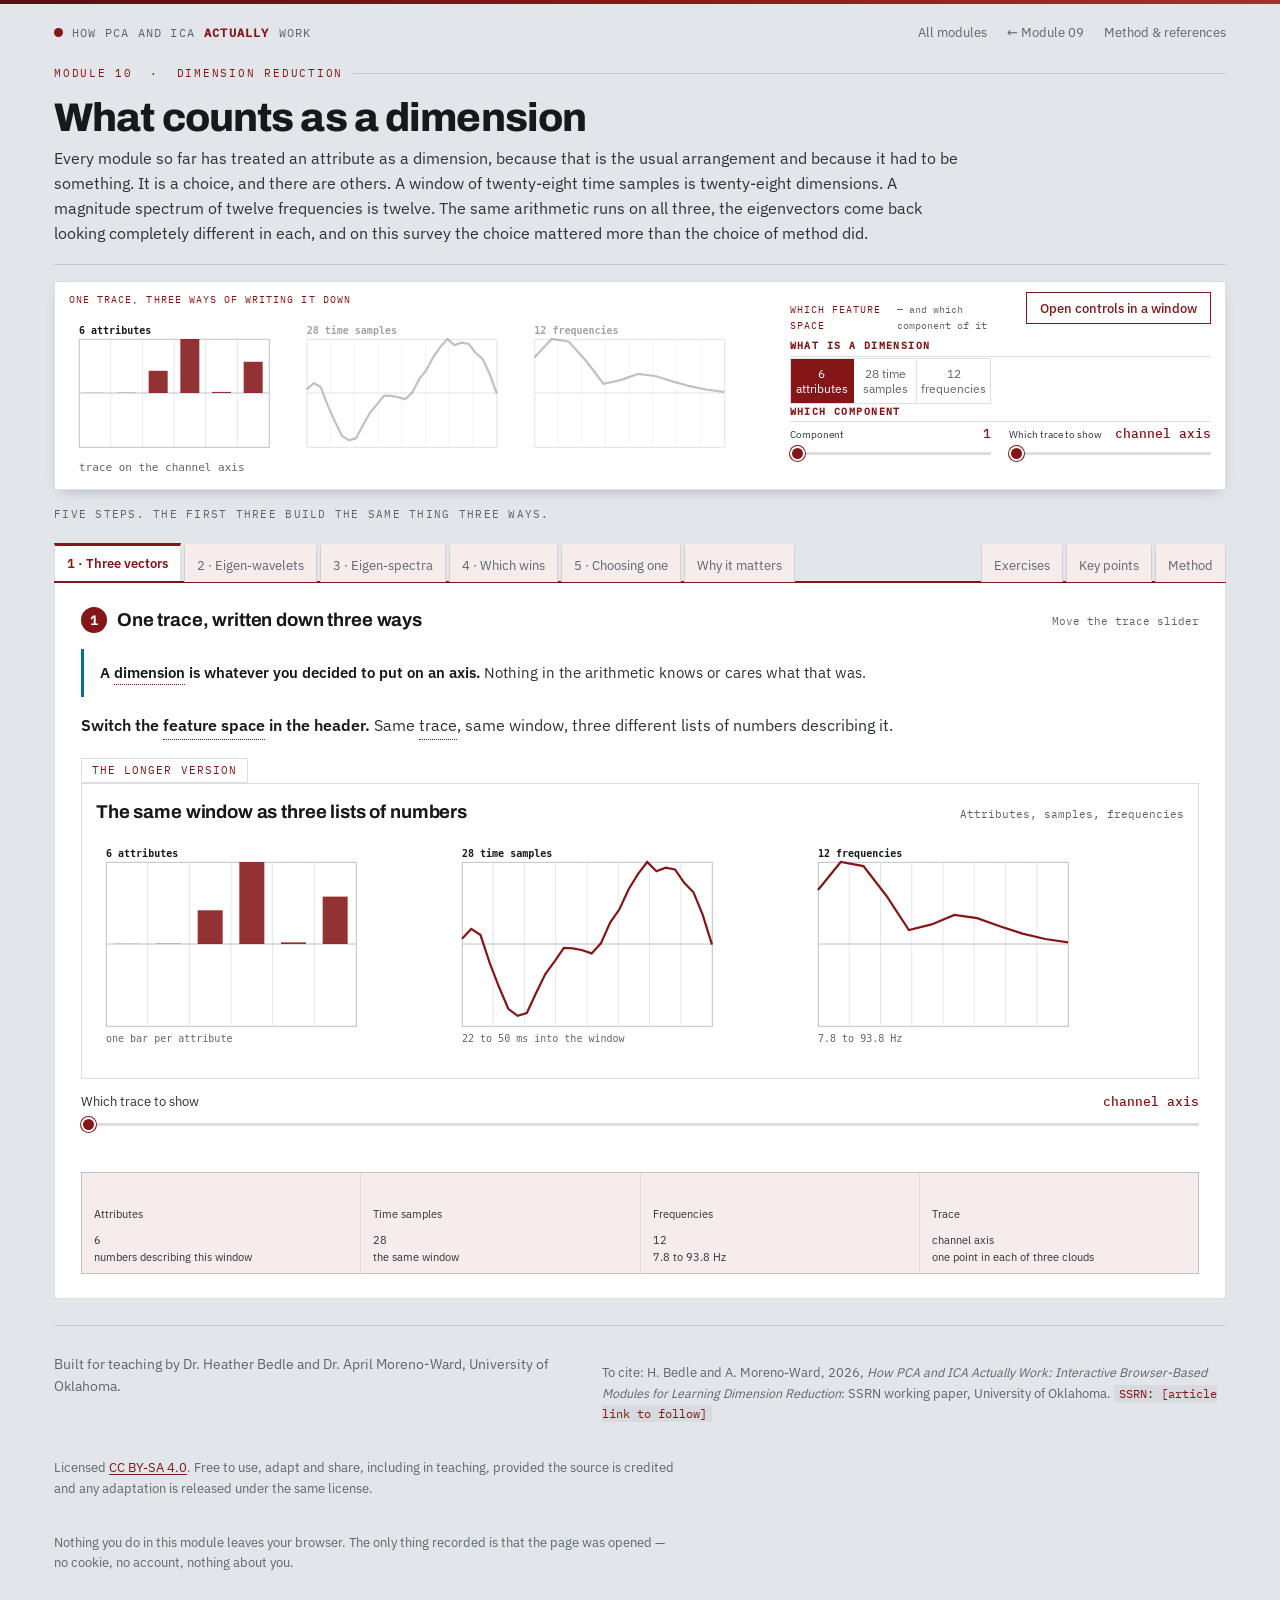
==== commit 36190c18: "Add files via upload" ====
--- a/modules/dimensions.html
+++ b/modules/dimensions.html
@@ -139,7 +139,7 @@
         present on each trace, which is a map. This is what AASPI's waveform classification programs
         compute, and it is where their documentation calls the eigenvectors the initial training
         waveforms and the projections the principal components.</p>
-      <p class="lede">The first four hold 55.0%, 21.6%, 11.5% and 7.4% of the variance, so four of
+      <p class="lede">The first four hold 55.5%, 21.5%, 11.2% and 7.4% of the variance, so four of
         twenty-eight dimensions reach 95.5% — a much harder compression than six attributes
         managed.</p></details>
 
@@ -168,10 +168,10 @@
 
     <p class="lede"><b>Component 1 is all one sign</b> — a brightness measure, peaking at 39 Hz.
       <b>Component 2 changes sign</b>: low frequencies against high. That one is a frequency shift, and
-      it separates the channel at 7.95.</p>
+      it separates the channel at 8.46.</p>
 
     <details class="reveal"><summary>The longer version</summary>
-      <p class="lede">Two components reach 95.4% here, against four for the waveform space and four for
+      <p class="lede">Two components reach 95.6% here, against four for the waveform space and four for
         the attributes. Magnitude spectra of a band-limited wavelet are smooth and strongly redundant
         between neighbouring frequencies, so there is very little independent information across twelve
         bins.</p>
@@ -211,10 +211,9 @@
       you find against everything the previous nine modules achieved.</p>
 
     <details class="reveal"><summary>The longer version</summary>
-      <p class="lede">On the attribute space, the best principal component separated the channel at
-        2.81 and the best independent component at 6.47 — module 08's headline, and a good argument for
+      <p class="lede">On the attribute space, the best principal component separated the channel at 3.11 and the best independent component at 6.30 — module 08's headline, and a good argument for
         the harder method.</p>
-      <p class="lede">On the spectral space, ordinary PCA reaches 7.95. Changing what counted as a
+      <p class="lede">On the spectral space, ordinary PCA reaches 8.46. Changing what counted as a
         dimension did more than changing the method did, on the same window of the same survey, and it
         cost nothing beyond a different way of writing the data down.</p>
       <p class="lede">That is not an argument that spectra are better than attributes. It is an argument
@@ -334,7 +333,7 @@
           <details class="reveal"><summary>Hint</summary><span class="ans">Three, three, four and four.
             They look like wavelets because the data are wavelets — the direction of greatest spread
             among a set of wavelets is itself a wavelet. The four components hold 55.0%, 21.6%, 11.5%
-            and 7.4%, reaching 95.5% between them, so four of twenty-eight dimensions carry almost
+            and 7.4%, reaching 95.6% between them, so four of twenty-eight dimensions carry almost
             everything. The score of each is a map of how much of that particular waveform sits on each
             trace, which is exactly what a waveform classification is built
             from.</span></details></li>
@@ -346,10 +345,9 @@
           their maps.
           <details class="reveal"><summary>Hint</summary><span class="ans">Component 1 is positive at
             every frequency, peaking at 39 Hz, so it measures how much spectrum there is altogether —
-            a brightness. Component 2 runs 0.46, 0.54, 0.33 at the low end and &minus;0.36, &minus;0.41,
-            &minus;0.27 in the middle, so it measures low frequencies against high, which is a frequency
+            a brightness. Component 2 runs 0.47, 0.54, 0.32 at the low end and &minus;0.37, &minus;0.41, &minus;0.26 in the middle, so it measures low frequencies against high, which is a frequency
             shift. The channel is a tuned thin bed and shifts the spectrum rather than simply
-            brightening it, so component 2 is the one that finds it: 7.95 against 2.08. All-one-sign
+            brightening it, so component 2 is the one that finds it: 8.46 against 2.16. All-one-sign
             means an amount, sign-changing means a balance, and that holds for attribute loadings and
             eigen-wavelets equally.</span></details></li>
 
@@ -358,11 +356,10 @@
             reaches for it.</em>
           In step 4, find the best component of each feature space and set the three against the results marked
           on the panel.
-          <em class="predict">Before starting: module 08 needed ICA to get from 2.81 to 6.47. Commit to
+          <em class="predict">Before starting: module 08 needed ICA to get from 3.11 to 6.30. Commit to
             whether ordinary PCA in a different feature space can do better.</em>
-          <details class="reveal"><summary>Hint</summary><span class="ans">Attributes: 2.81. Time
-            samples: 3.09. Frequencies: 7.95. Plain PCA on the spectral space beats the independent
-            component analysis of module 08, which reached 6.47, and beats every attribute result in the
+          <details class="reveal"><summary>Hint</summary><span class="ans">Attributes: 3.11. Time samples: 3.50. Frequencies: 8.46. Plain PCA on the spectral space beats the independent
+            component analysis of module 08, which reached 6.30, and beats every attribute result in the
             set. Nothing about the method changed — same eigensolver, same covariance matrix, same
             survey, same window. Only the axes were relabelled. Two readings of that are available and the page does not choose between them.
             It may be that spectra suit this target, because a tuned thin bed shifts the spectrum and the
@@ -396,8 +393,7 @@
           eigenvectors that are wavelets, with 3, 3, 4 and 4 zero crossings here.</li>
         <li><b>All-one-sign loadings measure an amount; sign-changing loadings measure a balance.</b>
           That reading names a component in any feature space.</li>
-        <li><b>The feature space can matter more than the method.</b> Plain PCA on spectra reached 7.95 against
-          6.47 for ICA on attributes, on the same window.</li>
+        <li><b>The feature space can matter more than the method.</b> Plain PCA on spectra reached 8.46 against 6.30 for ICA on attributes, on the same window.</li>
         <li><b>More dimensions is not more information.</b> Twelve frequencies needed two components for
           90%; six attributes needed four.</li>
         <li><b>These are not three methods.</b> One method, three descriptions of identical data.</li>
@@ -421,8 +417,8 @@
       twelve bins, which at 2 ms sampling is 7.8 to 93.8 Hz, again with means removed only.</p>
     <p class="lede"><b>The separation statistic</b> is identical to modules 05 to 09 and is described in
       module 06's Method tab, so every number here can be set directly beside the ones there. The
-      comparison figures quoted from earlier modules are 2.81 for the best attribute principal component,
-      6.47 for the best independent component and 8.97 for the best direction module 06 found, all on the attribute
+      comparison figures quoted from earlier modules are 3.11 for the best attribute principal component,
+      6.30 for the best independent component and 9.34 for the best direction module 06 found, all on the attribute
       feature space.</p>
     <p class="lede"><b>What this leaves out of the published methods.</b> AASPI's complex principal
       component spectral analysis decomposes magnitude and phase together as one complex quantity with a
@@ -521,7 +517,7 @@
                 coherence: 'coher', glcmcon: 'GLCM' };
 
   /* Results carried in from earlier modules, for the comparison in step 4. */
-  var PRIOR = { pca: 2.812, ica: 6.473, attr: 5.972, ceiling: 8.973 };
+  var PRIOR = { pca: 3.108, ica: 6.303, attr: 6.395, ceiling: 9.342 };
 
   var DEF = { space: 'attr', pc: 1, trace: 0, cmp: 'what', tab: 'p1' };
   var S = MV.readState(DEF);
@@ -545,7 +541,7 @@
   var SURVEY = null;
   function survey() {
     if (SURVEY) return SURVEY;
-    var slab = AF.build({ nx: NX, ny: NY, freq: 30, noise: 0.12, footprint: 0.10, seed: 2026 });
+    var slab = AF.build({ nx: NX, ny: NY, freq: 30, noise: 0.12, footprint: 0.06, seed: 2026 });
     var attr = AF.attributes(slab, CORE);
 
     // waveform: one dimension per time sample in the window
